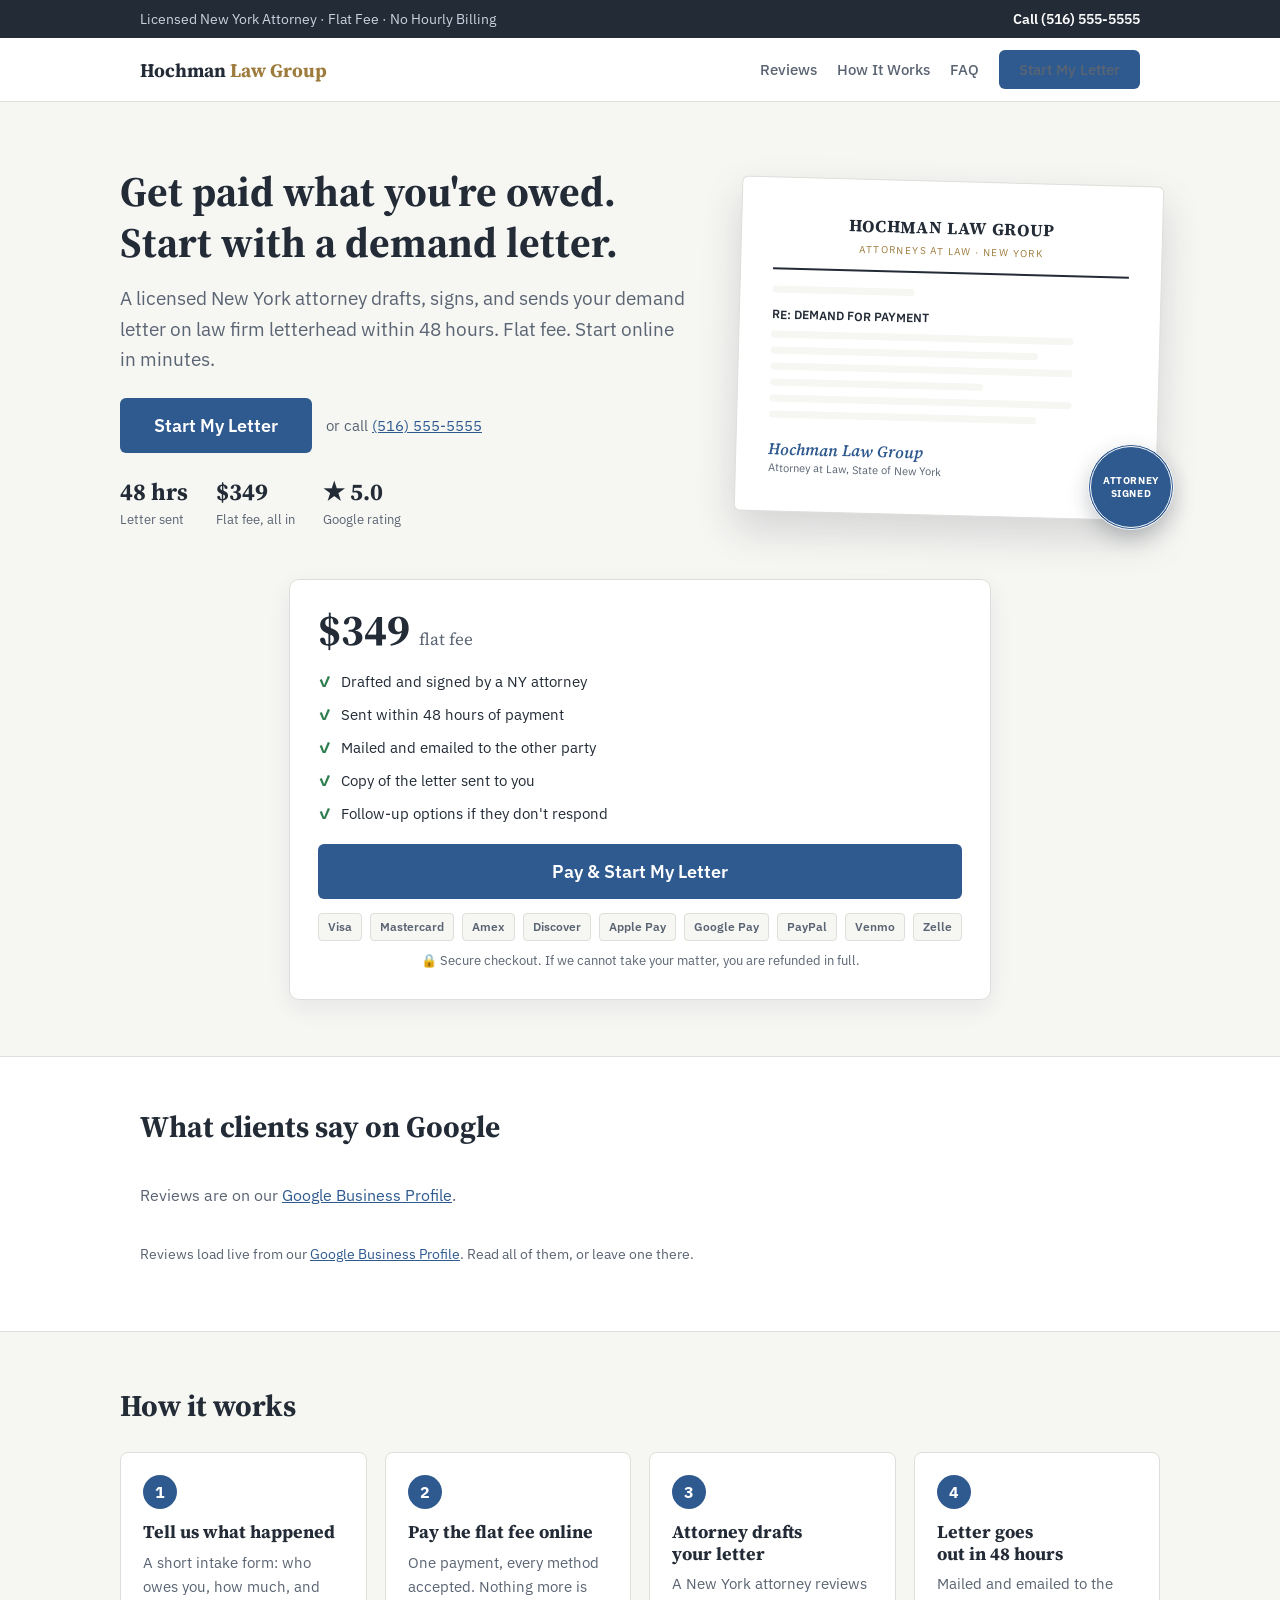
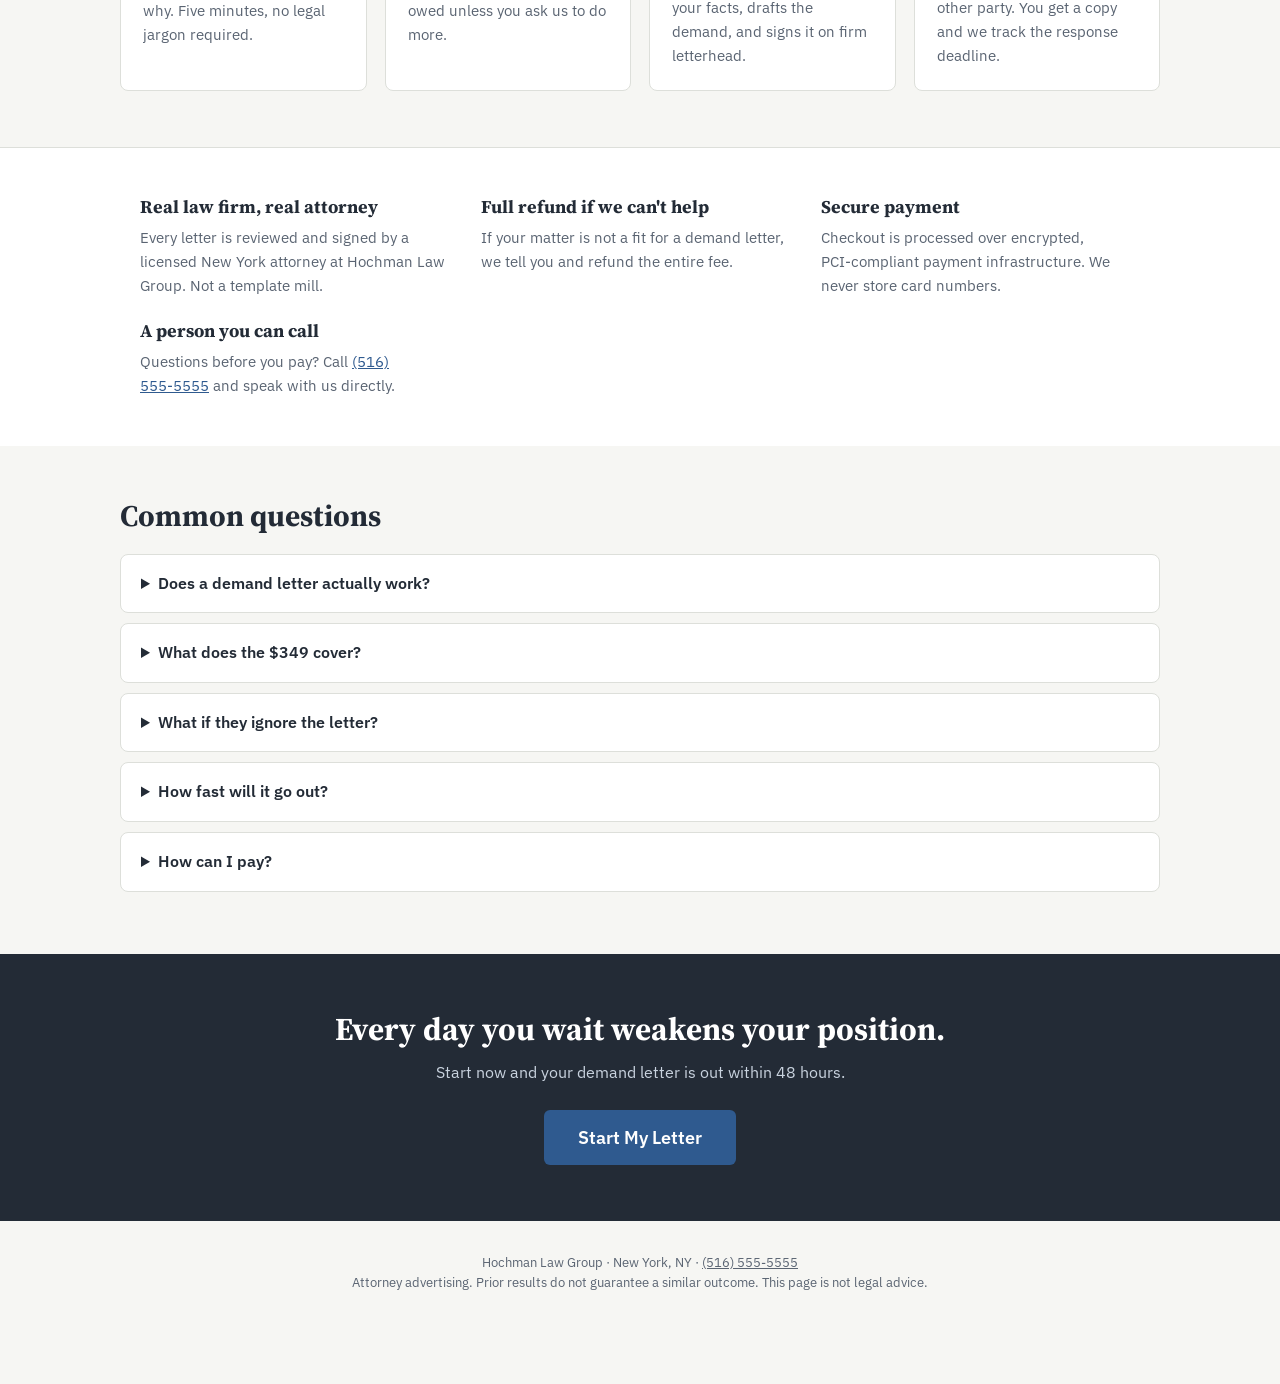
==== index.html @ d723c231 "Add conversion-optimized demand letter landing page LegalZoom-modeled first fold with letterhead vis" ====
<!doctype html>
<html lang="en">
<head>
<meta charset="utf-8">
<meta name="viewport" content="width=device-width, initial-scale=1">
<title>Demand Letter NY | Attorney Demand Letter, Flat Fee, Sent in 48 Hours</title>
<meta name="description" content="A New York attorney drafts and sends your demand letter on law firm letterhead within 48 hours. Flat fee, pay online, every payment method accepted.">
<link rel="canonical" href="https://demandletterny.com/">
<link rel="stylesheet" href="https://fonts.googleapis.com/css2?family=Source+Serif+4:opsz,wght@8..60,600;8..60,700&family=IBM+Plex+Sans:wght@400;500;600;700&display=swap">
<style>
:root{
  --paper:#F6F6F3; --card:#FFFFFF; --ink:#232B36; --muted:#5A6472;
  --line:#DDDFDA; --accent:#2F5A8F; --accent-dark:#24476F; --accent-ink:#FFFFFF;
  --brass:#9C7B3C; --good:#2E7D4F; --star:#E8A426;
}
*{box-sizing:border-box}
html{scroll-behavior:smooth}
body{margin:0;background:var(--paper);color:var(--ink);font:16px/1.6 "IBM Plex Sans",system-ui,sans-serif}
.wrap{max-width:1040px;margin:0 auto;padding:0 20px}
h1,h2,h3{font-family:"Source Serif 4",Georgia,serif;line-height:1.2;text-wrap:balance}
a{color:var(--accent)}

/* Top bar: phone always visible */
.topbar{background:var(--ink);color:#fff;font-size:14px}
.topbar .wrap{display:flex;justify-content:space-between;align-items:center;padding:8px 20px;gap:12px;flex-wrap:wrap}
.topbar a{color:#fff;font-weight:600;text-decoration:none}
.topbar .badge{color:#C9D3DF}

nav{background:var(--card);border-bottom:1px solid var(--line);position:sticky;top:0;z-index:50}
nav .wrap{display:flex;align-items:center;justify-content:space-between;padding:12px 20px;gap:16px}
.brand{font-family:"Source Serif 4",Georgia,serif;font-weight:700;font-size:19px;text-decoration:none;color:var(--ink)}
.brand span{color:var(--brass)}
.navlinks{display:flex;gap:20px;align-items:center;font-size:15px}
.navlinks a{text-decoration:none;color:var(--muted);font-weight:500}
.btn{display:inline-block;background:var(--accent);color:var(--accent-ink);border:none;border-radius:6px;
  padding:13px 26px;font:600 16px "IBM Plex Sans",sans-serif;text-decoration:none;cursor:pointer;text-align:center}
.btn:hover{background:var(--accent-dark)}
.btn.big{padding:16px 34px;font-size:18px}
.btn.nav{padding:10px 20px;font-size:15px}

/* Hero */
.hero{padding:64px 0 48px;display:grid;grid-template-columns:1.15fr .85fr;gap:48px;align-items:center}
.hero h1{font-size:42px;margin:0 0 16px}
.herostats{display:flex;gap:28px;margin-top:26px;flex-wrap:wrap}
.herostats div b{display:block;font:700 24px/1.1 "Source Serif 4",Georgia,serif}
.herostats div span{font-size:13px;color:var(--muted)}
/* Letterhead document visual (no stock photos) */
.docwrap{position:relative;perspective:900px}
.doc{background:#fff;border:1px solid var(--line);border-radius:6px;padding:34px 32px;box-shadow:0 18px 40px rgba(35,43,54,.16);transform:rotate(1.5deg)}
.doc .lh{text-align:center;border-bottom:2px solid var(--ink);padding-bottom:12px;margin-bottom:16px}
.doc .lh b{font:700 17px "Source Serif 4",Georgia,serif;letter-spacing:.04em}
.doc .lh i{display:block;font-style:normal;font-size:10px;letter-spacing:.14em;color:var(--brass);text-transform:uppercase;margin-top:2px}
.doc .line{height:7px;background:var(--paper);border-radius:3px;margin:9px 0}
.doc .line.w60{width:60%}.doc .line.w85{width:85%}.doc .line.w75{width:75%}.doc .line.w40{width:40%}
.doc .re{font:600 12px "IBM Plex Sans",sans-serif;color:var(--ink);margin:14px 0 4px}
.doc .sig{margin-top:20px;font:600 16px "Source Serif 4",Georgia,serif;font-style:italic;color:var(--accent)}
.doc .sigline{font-size:11px;color:var(--muted)}
.docseal{position:absolute;right:-14px;bottom:-14px;width:86px;height:86px;border-radius:50%;background:var(--accent);color:#fff;
  display:grid;place-items:center;text-align:center;font:700 10px/1.3 "IBM Plex Sans",sans-serif;letter-spacing:.06em;
  text-transform:uppercase;box-shadow:0 8px 20px rgba(35,43,54,.25);border:3px double #fff}
.hero .sub{font-size:19px;color:var(--muted);margin:0 0 24px;max-width:52ch}
.hero .cta-row{display:flex;gap:14px;align-items:center;flex-wrap:wrap}
.hero .alt{font-size:15px;color:var(--muted)}
.assure{display:flex;gap:18px;flex-wrap:wrap;margin-top:22px;font-size:14px;color:var(--muted)}
.assure b{color:var(--ink)}
.pricecard{background:var(--card);border:1px solid var(--line);border-radius:10px;padding:28px;box-shadow:0 8px 24px rgba(35,43,54,.07)}
.pricecard .amt{font:700 44px/1 "Source Serif 4",Georgia,serif}
.pricecard .amt small{font-size:17px;color:var(--muted);font-weight:400}
.pricecard ul{list-style:none;padding:0;margin:18px 0;display:grid;gap:9px;font-size:15px}
.pricecard li::before{content:"✓";color:var(--good);font-weight:700;margin-right:9px}
.pricecard .btn{width:100%}
.paylogos{display:flex;gap:8px;flex-wrap:wrap;justify-content:center;margin-top:14px}
.paylogos span{border:1px solid var(--line);border-radius:4px;padding:3px 9px;font-size:12px;font-weight:600;color:var(--muted);background:var(--paper)}
.secure{text-align:center;font-size:13px;color:var(--muted);margin:10px 0 0}

/* Reviews */
.reviews{background:var(--card);border-top:1px solid var(--line);border-bottom:1px solid var(--line);padding:52px 0}
.revhead{display:flex;align-items:baseline;justify-content:space-between;gap:16px;flex-wrap:wrap;margin-bottom:22px}
.revhead h2{margin:0;font-size:30px}
.rating{display:flex;align-items:center;gap:10px;font-weight:600}
.stars{color:var(--star);letter-spacing:2px;font-size:19px}
.revgrid{display:grid;grid-template-columns:repeat(auto-fit,minmax(280px,1fr));gap:16px}
.rev{background:var(--paper);border:1px solid var(--line);border-radius:8px;padding:18px 20px;font-size:15px}
.rev .who{display:flex;justify-content:space-between;gap:10px;font-weight:600;margin-bottom:6px}
.rev .when{color:var(--muted);font-weight:400;font-size:13px}
.rev p{margin:6px 0 0;color:var(--ink)}
.gsource{margin-top:18px;font-size:14px;color:var(--muted)}

/* How it works */
.how{padding:56px 0}
.how h2{font-size:30px;margin:0 0 28px}
.steps{display:grid;grid-template-columns:repeat(auto-fit,minmax(220px,1fr));gap:18px;counter-reset:step}
.step{background:var(--card);border:1px solid var(--line);border-radius:8px;padding:22px}
.step::before{counter-increment:step;content:counter(step);display:inline-grid;place-items:center;width:34px;height:34px;
  border-radius:50%;background:var(--accent);color:#fff;font-weight:700;margin-bottom:12px}
.step h3{margin:0 0 8px;font-size:18px}
.step p{margin:0;color:var(--muted);font-size:15px}

/* Guarantee / trust */
.trust{background:var(--card);border-top:1px solid var(--line);padding:48px 0}
.trustgrid{display:grid;grid-template-columns:repeat(auto-fit,minmax(240px,1fr));gap:22px}
.trust h3{margin:0 0 8px;font-size:18px}
.trust p{margin:0;color:var(--muted);font-size:15px}

/* FAQ */
.faq{padding:52px 0}
.faq h2{font-size:30px;margin:0 0 20px}
details{background:var(--card);border:1px solid var(--line);border-radius:8px;padding:16px 20px;margin-bottom:10px}
summary{font-weight:600;cursor:pointer}
details p{color:var(--muted);margin:10px 0 0}

/* Final CTA */
.finalcta{background:var(--ink);color:#fff;text-align:center;padding:56px 20px}
.finalcta h2{font-size:32px;margin:0 0 12px}
.finalcta p{color:#C9D3DF;margin:0 0 24px}

footer{padding:32px 20px 90px;font-size:13px;color:var(--muted);text-align:center}
footer a{color:var(--muted)}

/* Sticky mobile CTA: visible at all times */
.stickycta{position:fixed;bottom:0;left:0;right:0;z-index:60;background:var(--card);border-top:1px solid var(--line);
  padding:10px 16px;display:flex;gap:12px;align-items:center;justify-content:center;box-shadow:0 -6px 18px rgba(35,43,54,.08)}
.stickycta .btn{flex:1;max-width:340px}
.stickycta .call{font-weight:600;text-decoration:none;white-space:nowrap}

@media (max-width:800px){
  .hero{grid-template-columns:1fr;padding-top:36px}
  .hero h1{font-size:32px}
  .docwrap{max-width:360px;margin:0 auto}
  .navlinks a:not(.btn){display:none}
}
@media (min-width:801px){
  .stickycta{display:none}
}
</style>
</head>
<body>

<div class="topbar">
  <div class="wrap">
    <span class="badge">Licensed New York Attorney · Flat Fee · No Hourly Billing</span>
    <a href="tel:+15165555555" id="phoneTop">Call (516) 555‑5555</a>
  </div>
</div>

<nav>
  <div class="wrap">
    <a class="brand" href="#top">Hochman <span>Law Group</span></a>
    <div class="navlinks">
      <a href="#reviews">Reviews</a>
      <a href="#how">How It Works</a>
      <a href="#faq">FAQ</a>
      <a class="btn nav" href="#pricing" data-checkout>Start My Letter</a>
    </div>
  </div>
</nav>

<div class="wrap hero" id="top">
  <div>
    <h1>Get paid what you're owed. Start with a demand letter.</h1>
    <p class="sub">A licensed New York attorney drafts, signs, and sends your demand letter on law firm letterhead within 48 hours. Flat fee. Start online in minutes.</p>
    <div class="cta-row">
      <a class="btn big" href="#pricing" data-checkout>Start My Letter</a>
      <span class="alt">or call <a href="tel:+15165555555">(516) 555‑5555</a></span>
    </div>
    <div class="herostats">
      <div><b>48 hrs</b><span>Letter sent</span></div>
      <div><b>$349</b><span>Flat fee, all in</span></div>
      <div><b id="heroRating">★ 5.0</b><span>Google rating</span></div>
    </div>
  </div>

  <div class="docwrap" aria-hidden="true">
    <div class="doc">
      <div class="lh"><b>HOCHMAN LAW GROUP</b><i>Attorneys at Law · New York</i></div>
      <div class="line w40"></div>
      <div class="re">RE: DEMAND FOR PAYMENT</div>
      <div class="line w85"></div>
      <div class="line w75"></div>
      <div class="line w85"></div>
      <div class="line w60"></div>
      <div class="line w85"></div>
      <div class="line w75"></div>
      <div class="sig">Hochman Law Group</div>
      <div class="sigline">Attorney at Law, State of New York</div>
    </div>
    <div class="docseal">Attorney<br>Signed</div>
  </div>
</div>

<div class="wrap" style="display:grid;justify-content:center;padding-bottom:56px">
  <div class="pricecard" id="pricing" style="min-width:min(440px,100%)">
    <div class="amt">$349 <small>flat fee</small></div>
    <ul>
      <li>Drafted and signed by a NY attorney</li>
      <li>Sent within 48 hours of payment</li>
      <li>Mailed and emailed to the other party</li>
      <li>Copy of the letter sent to you</li>
      <li>Follow‑up options if they don't respond</li>
    </ul>
    <a class="btn big" href="#" data-checkout>Pay &amp; Start My Letter</a>
    <div class="paylogos" aria-label="Accepted payment methods">
      <span>Visa</span><span>Mastercard</span><span>Amex</span><span>Discover</span>
      <span>Apple Pay</span><span>Google Pay</span><span>PayPal</span><span>Venmo</span><span>Zelle</span>
    </div>
    <p class="secure">🔒 Secure checkout. If we cannot take your matter, you are refunded in full.</p>
  </div>
</div>

<section class="reviews" id="reviews">
  <div class="wrap">
    <div class="revhead">
      <h2>What clients say on Google</h2>
      <div class="rating" id="ratingLine" hidden>
        <span class="stars" id="ratingStars"></span>
        <span id="ratingText"></span>
      </div>
    </div>
    <div class="revgrid" id="revGrid">
      <p style="color:var(--muted)">Loading verified Google reviews…</p>
    </div>
    <p class="gsource">Reviews load live from our <a id="gProfileLink" href="https://www.google.com/maps" target="_blank" rel="noopener">Google Business Profile</a>. Read all of them, or leave one there.</p>
  </div>
</section>

<section class="how wrap" id="how">
  <h2>How it works</h2>
  <div class="steps">
    <div class="step">
      <h3>Tell us what happened</h3>
      <p>A short intake form: who owes you, how much, and why. Five minutes, no legal jargon required.</p>
    </div>
    <div class="step">
      <h3>Pay the flat fee online</h3>
      <p>One payment, every method accepted. Nothing more is owed unless you ask us to do more.</p>
    </div>
    <div class="step">
      <h3>Attorney drafts your letter</h3>
      <p>A New York attorney reviews your facts, drafts the demand, and signs it on firm letterhead.</p>
    </div>
    <div class="step">
      <h3>Letter goes out in 48 hours</h3>
      <p>Mailed and emailed to the other party. You get a copy and we track the response deadline.</p>
    </div>
  </div>
</section>

<section class="trust">
  <div class="wrap trustgrid">
    <div>
      <h3>Real law firm, real attorney</h3>
      <p>Every letter is reviewed and signed by a licensed New York attorney at Hochman Law Group. Not a template mill.</p>
    </div>
    <div>
      <h3>Full refund if we can't help</h3>
      <p>If your matter is not a fit for a demand letter, we tell you and refund the entire fee.</p>
    </div>
    <div>
      <h3>Secure payment</h3>
      <p>Checkout is processed over encrypted, PCI‑compliant payment infrastructure. We never store card numbers.</p>
    </div>
    <div>
      <h3>A person you can call</h3>
      <p>Questions before you pay? Call <a href="tel:+15165555555">(516) 555‑5555</a> and speak with us directly.</p>
    </div>
  </div>
</section>

<section class="faq wrap" id="faq">
  <h2>Common questions</h2>
  <details>
    <summary>Does a demand letter actually work?</summary>
    <p>Often, yes. A letter from a law firm signals you are prepared to sue, which is usually the moment the other side starts negotiating. Many disputes resolve at this stage without litigation.</p>
  </details>
  <details>
    <summary>What does the $349 cover?</summary>
    <p>Intake review, attorney drafting, the signed letter on firm letterhead, and delivery by mail and email. There are no hourly charges and no hidden fees.</p>
  </details>
  <details>
    <summary>What if they ignore the letter?</summary>
    <p>We follow up with you at the deadline and lay out your options, including a final notice or filing suit. You decide; nothing further is charged without your approval.</p>
  </details>
  <details>
    <summary>How fast will it go out?</summary>
    <p>Within 48 hours of payment and a completed intake, sooner in most cases.</p>
  </details>
  <details>
    <summary>How can I pay?</summary>
    <p>Visa, Mastercard, Amex, Discover, Apple Pay, Google Pay, PayPal, Venmo, and Zelle. Checkout takes about a minute.</p>
  </details>
</section>

<section class="finalcta">
  <h2>Every day you wait weakens your position.</h2>
  <p>Start now and your demand letter is out within 48 hours.</p>
  <a class="btn big" href="#pricing" data-checkout>Start My Letter</a>
</section>

<footer>
  Hochman Law Group · New York, NY · <a href="tel:+15165555555">(516) 555‑5555</a><br>
  Attorney advertising. Prior results do not guarantee a similar outcome. This page is not legal advice.
</footer>

<div class="stickycta">
  <a class="call" href="tel:+15165555555">📞 Call</a>
  <a class="btn" href="#pricing" data-checkout>Start My Letter · $349</a>
</div>

<script type="application/ld+json" id="ldjson">
{
  "@context": "https://schema.org",
  "@type": "LegalService",
  "name": "Hochman Law Group – Demand Letter NY",
  "url": "https://demandletterny.com/",
  "telephone": "+15165555555",
  "areaServed": "New York",
  "priceRange": "$349",
  "address": {"@type": "PostalAddress", "addressRegion": "NY", "addressCountry": "US"}
}
</script>

<script>
/* ================= CONFIG — fill these three in ================= */
const CHECKOUT_URL = "";        // your payment link (LawPay/Stripe checkout). Empty = CTA scrolls to pricing.
const GOOGLE_PLACES_API_KEY = ""; // Google Maps Platform key, restricted to this domain + Places API (New)
const GOOGLE_PLACE_ID = "";       // your Google Business Profile place ID
/* =============================================================== */

// Route every CTA to checkout once CHECKOUT_URL is set
if (CHECKOUT_URL) {
  document.querySelectorAll("[data-checkout]").forEach(a => { a.href = CHECKOUT_URL; });
}

// Dynamic Google reviews via Places API (New). No static screenshots.
async function loadReviews(){
  const grid = document.getElementById("revGrid");
  if (!GOOGLE_PLACES_API_KEY || !GOOGLE_PLACE_ID){
    grid.innerHTML = '<p style="color:var(--muted)">Reviews are on our <a href="https://www.google.com/maps" target="_blank" rel="noopener">Google Business Profile</a>.</p>';
    return;
  }
  try {
    const r = await fetch(`https://places.googleapis.com/v1/places/${GOOGLE_PLACE_ID}?fields=rating,userRatingCount,reviews,googleMapsUri`, {
      headers: {"X-Goog-Api-Key": GOOGLE_PLACES_API_KEY}
    });
    if (!r.ok) throw new Error(r.status);
    const p = await r.json();
    if (p.googleMapsUri) document.getElementById("gProfileLink").href = p.googleMapsUri;
    if (p.rating){
      const line = document.getElementById("ratingLine");
      line.hidden = false;
      document.getElementById("ratingStars").textContent = "★★★★★".slice(0, Math.round(p.rating)) + "☆☆☆☆☆".slice(Math.round(p.rating));
      document.getElementById("ratingText").textContent = `${p.rating.toFixed(1)} · ${p.userRatingCount} Google reviews`;
      document.getElementById("heroRating").textContent = `★ ${p.rating.toFixed(1)}`;
      // Live aggregate rating into structured data for rich snippets
      const ld = JSON.parse(document.getElementById("ldjson").textContent);
      ld.aggregateRating = {"@type":"AggregateRating","ratingValue":p.rating,"reviewCount":p.userRatingCount};
      document.getElementById("ldjson").textContent = JSON.stringify(ld);
    }
    const esc = s => String(s ?? "").replace(/[&<>"']/g, c => ({"&":"&amp;","<":"&lt;",">":"&gt;",'"':"&quot;","'":"&#39;"}[c]));
    const revs = (p.reviews || []).filter(v => v.rating >= 4).slice(0, 6);
    if (revs.length){
      grid.innerHTML = revs.map(v => `
        <div class="rev">
          <div class="who"><span>${esc(v.authorAttribution?.displayName || "Google user")}</span>
            <span class="when">${esc(v.relativePublishTimeDescription || "")}</span></div>
          <span class="stars">${"★".repeat(v.rating)}</span>
          <p>${esc(v.text?.text || "")}</p>
        </div>`).join("");
    }
  } catch(e){
    grid.innerHTML = '<p style="color:var(--muted)">See our reviews on <a href="https://www.google.com/maps" target="_blank" rel="noopener">Google</a>.</p>';
  }
}
loadReviews();
</script>
</body>
</html>
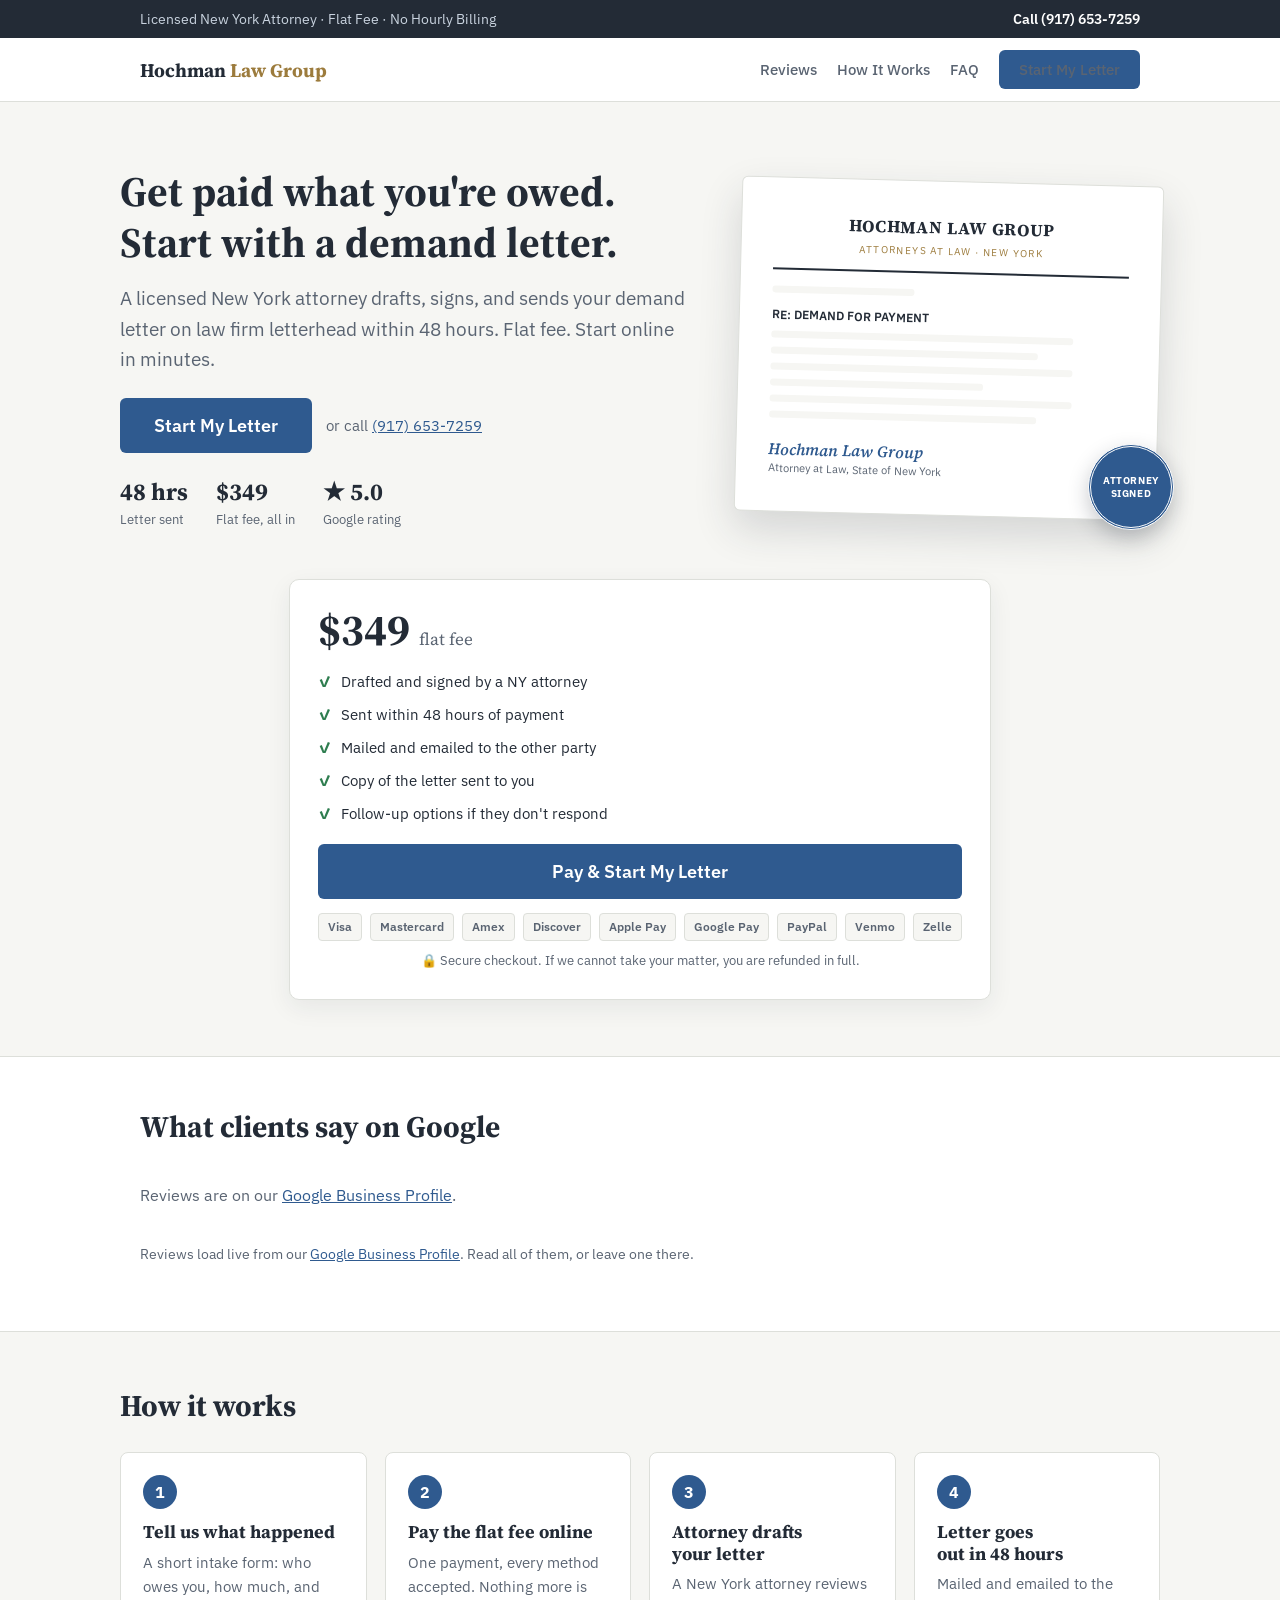
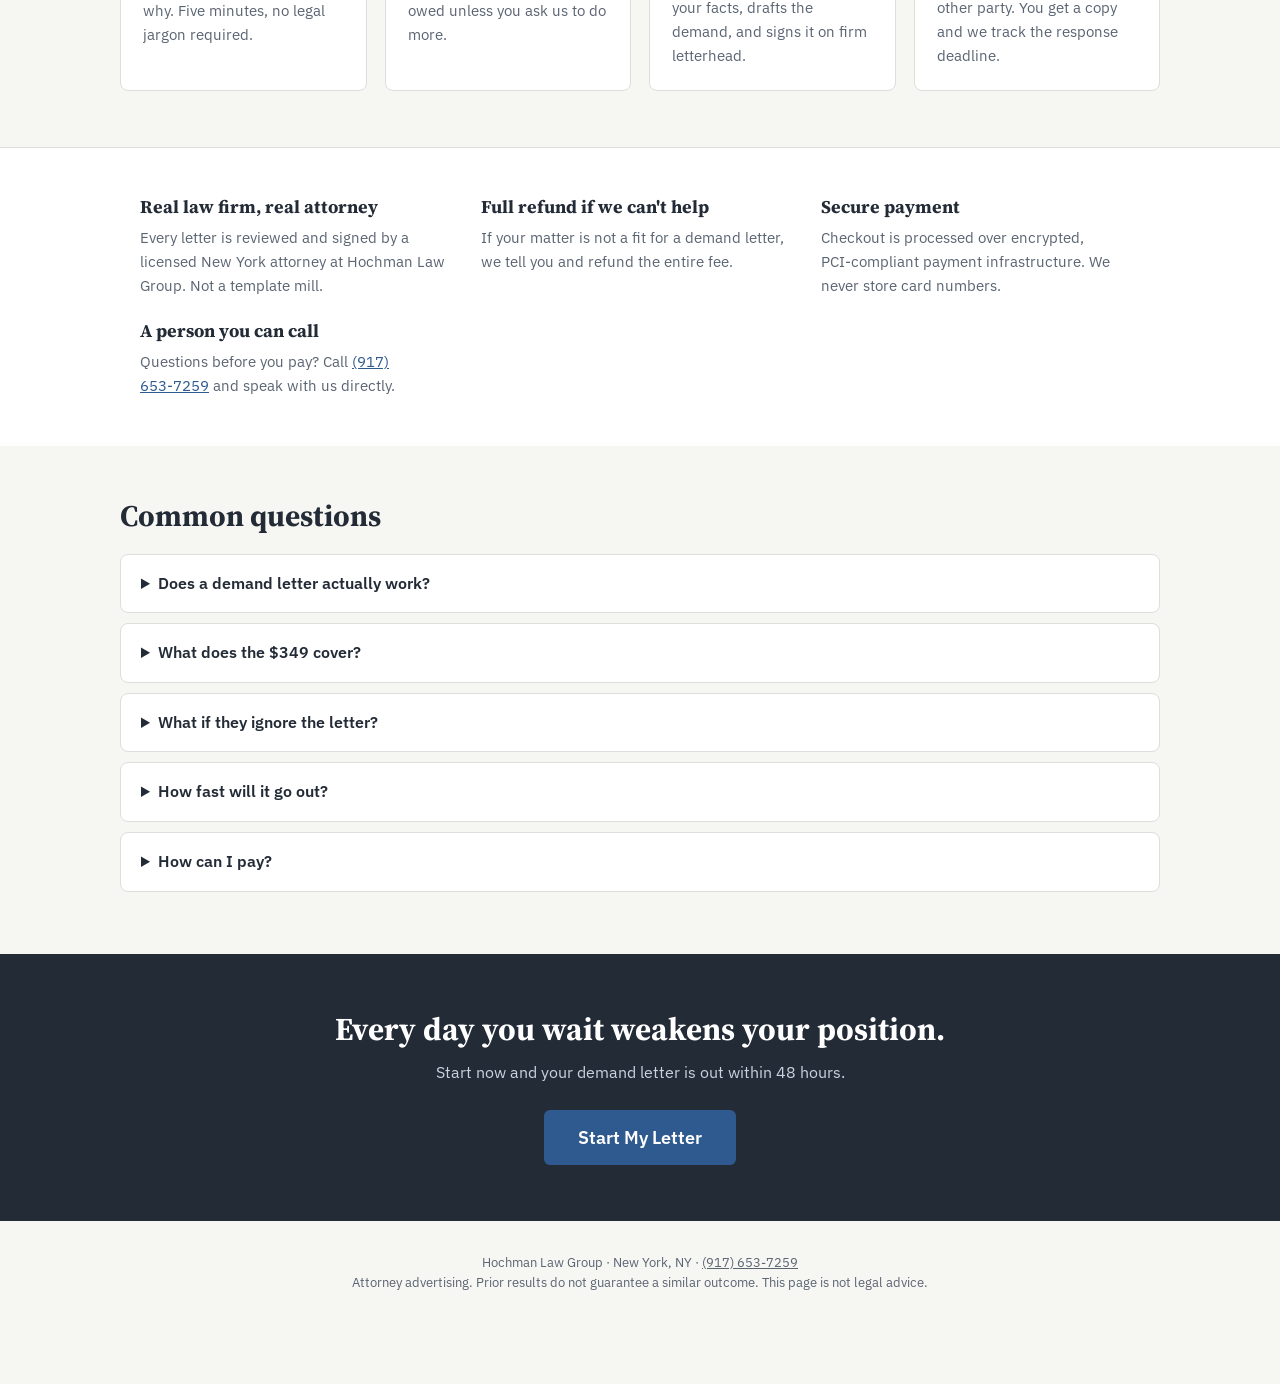
==== commit f7ca7f9c: "Use firm phone number across landing page Co-Authored-By: Claude Fable 5 <noreply@anthropic.com> Cla" ====
--- a/index.html
+++ b/index.html
@@ -139,7 +139,7 @@
 <div class="topbar">
   <div class="wrap">
     <span class="badge">Licensed New York Attorney · Flat Fee · No Hourly Billing</span>
-    <a href="tel:+15165555555" id="phoneTop">Call (516) 555‑5555</a>
+    <a href="tel:+19176537259" id="phoneTop">Call (917) 653‑7259</a>
   </div>
 </div>
 
@@ -161,7 +161,7 @@
     <p class="sub">A licensed New York attorney drafts, signs, and sends your demand letter on law firm letterhead within 48 hours. Flat fee. Start online in minutes.</p>
     <div class="cta-row">
       <a class="btn big" href="#pricing" data-checkout>Start My Letter</a>
-      <span class="alt">or call <a href="tel:+15165555555">(516) 555‑5555</a></span>
+      <span class="alt">or call <a href="tel:+19176537259">(917) 653‑7259</a></span>
     </div>
     <div class="herostats">
       <div><b>48 hrs</b><span>Letter sent</span></div>
@@ -261,7 +261,7 @@
     </div>
     <div>
       <h3>A person you can call</h3>
-      <p>Questions before you pay? Call <a href="tel:+15165555555">(516) 555‑5555</a> and speak with us directly.</p>
+      <p>Questions before you pay? Call <a href="tel:+19176537259">(917) 653‑7259</a> and speak with us directly.</p>
     </div>
   </div>
 </section>
@@ -297,12 +297,12 @@
 </section>
 
 <footer>
-  Hochman Law Group · New York, NY · <a href="tel:+15165555555">(516) 555‑5555</a><br>
+  Hochman Law Group · New York, NY · <a href="tel:+19176537259">(917) 653‑7259</a><br>
   Attorney advertising. Prior results do not guarantee a similar outcome. This page is not legal advice.
 </footer>
 
 <div class="stickycta">
-  <a class="call" href="tel:+15165555555">📞 Call</a>
+  <a class="call" href="tel:+19176537259">📞 Call</a>
   <a class="btn" href="#pricing" data-checkout>Start My Letter · $349</a>
 </div>
 
@@ -312,7 +312,7 @@
   "@type": "LegalService",
   "name": "Hochman Law Group – Demand Letter NY",
   "url": "https://demandletterny.com/",
-  "telephone": "+15165555555",
+  "telephone": "+19176537259",
   "areaServed": "New York",
   "priceRange": "$349",
   "address": {"@type": "PostalAddress", "addressRegion": "NY", "addressCountry": "US"}
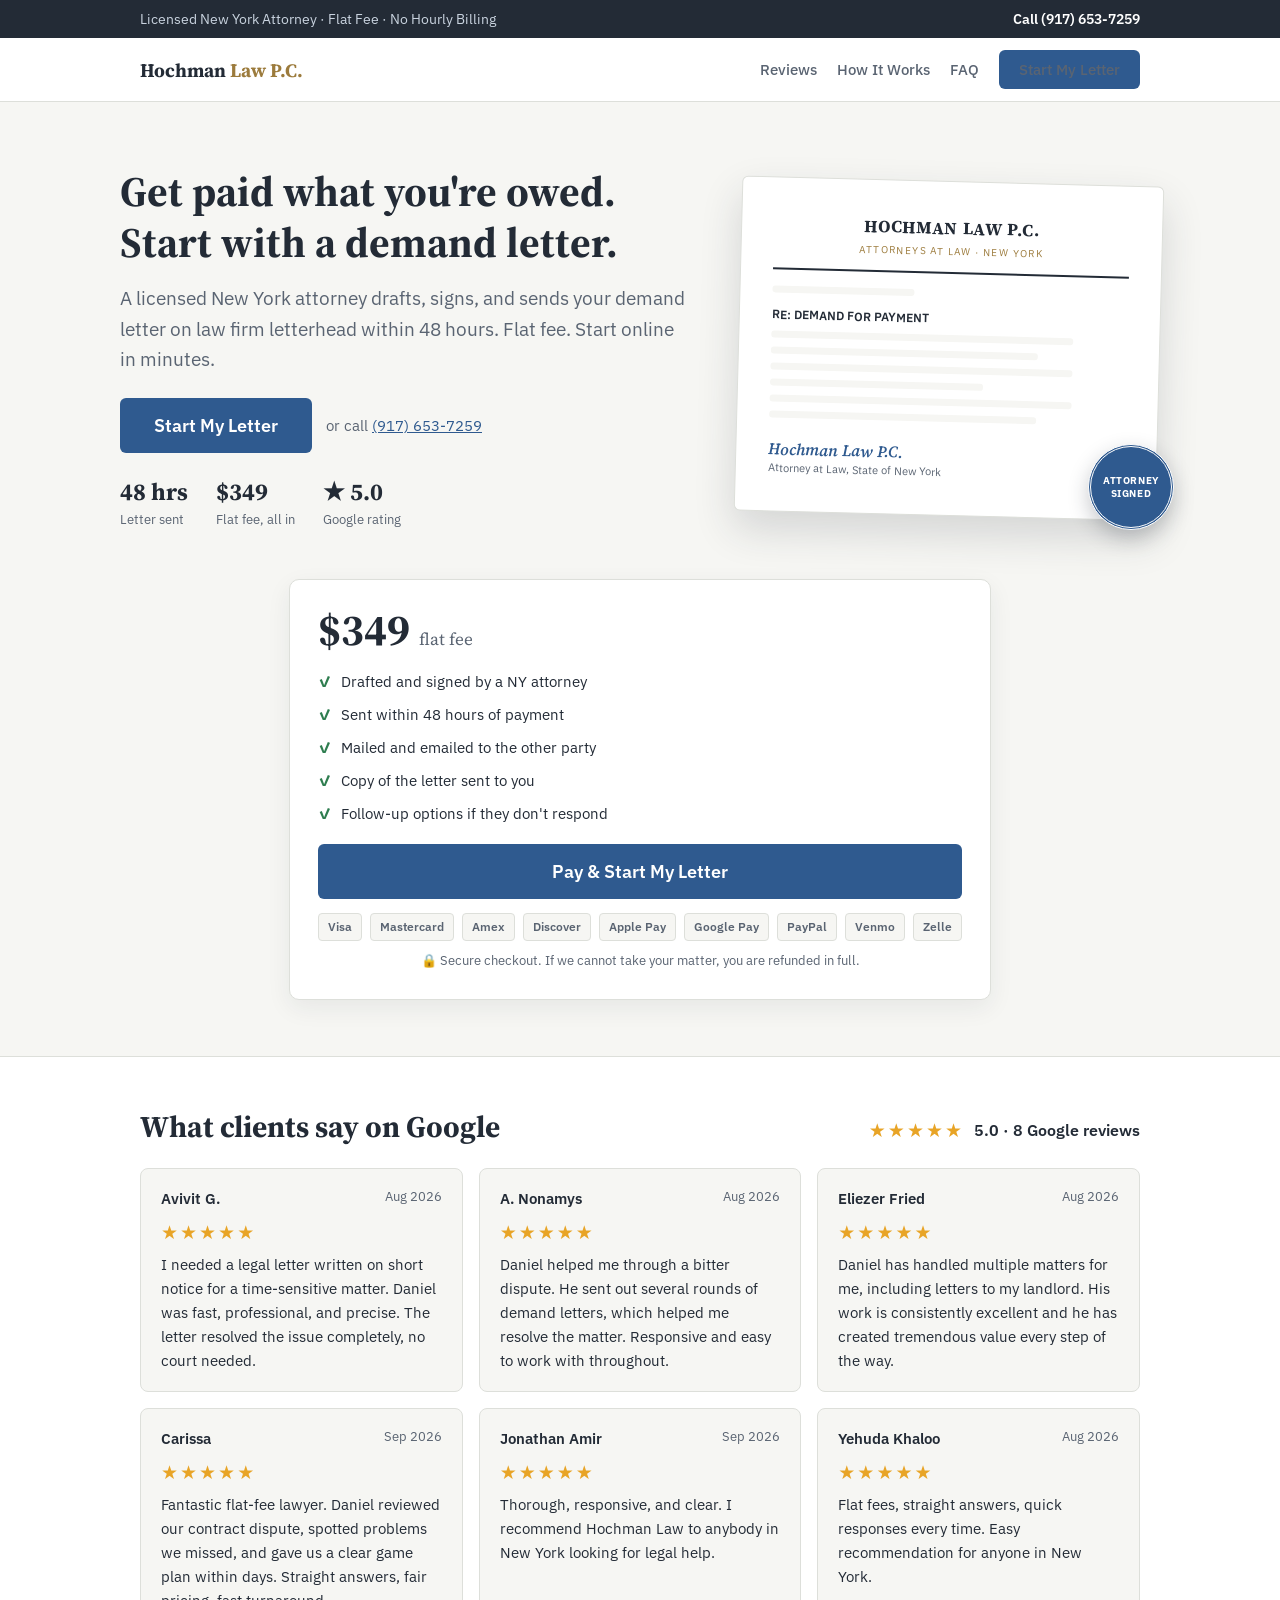
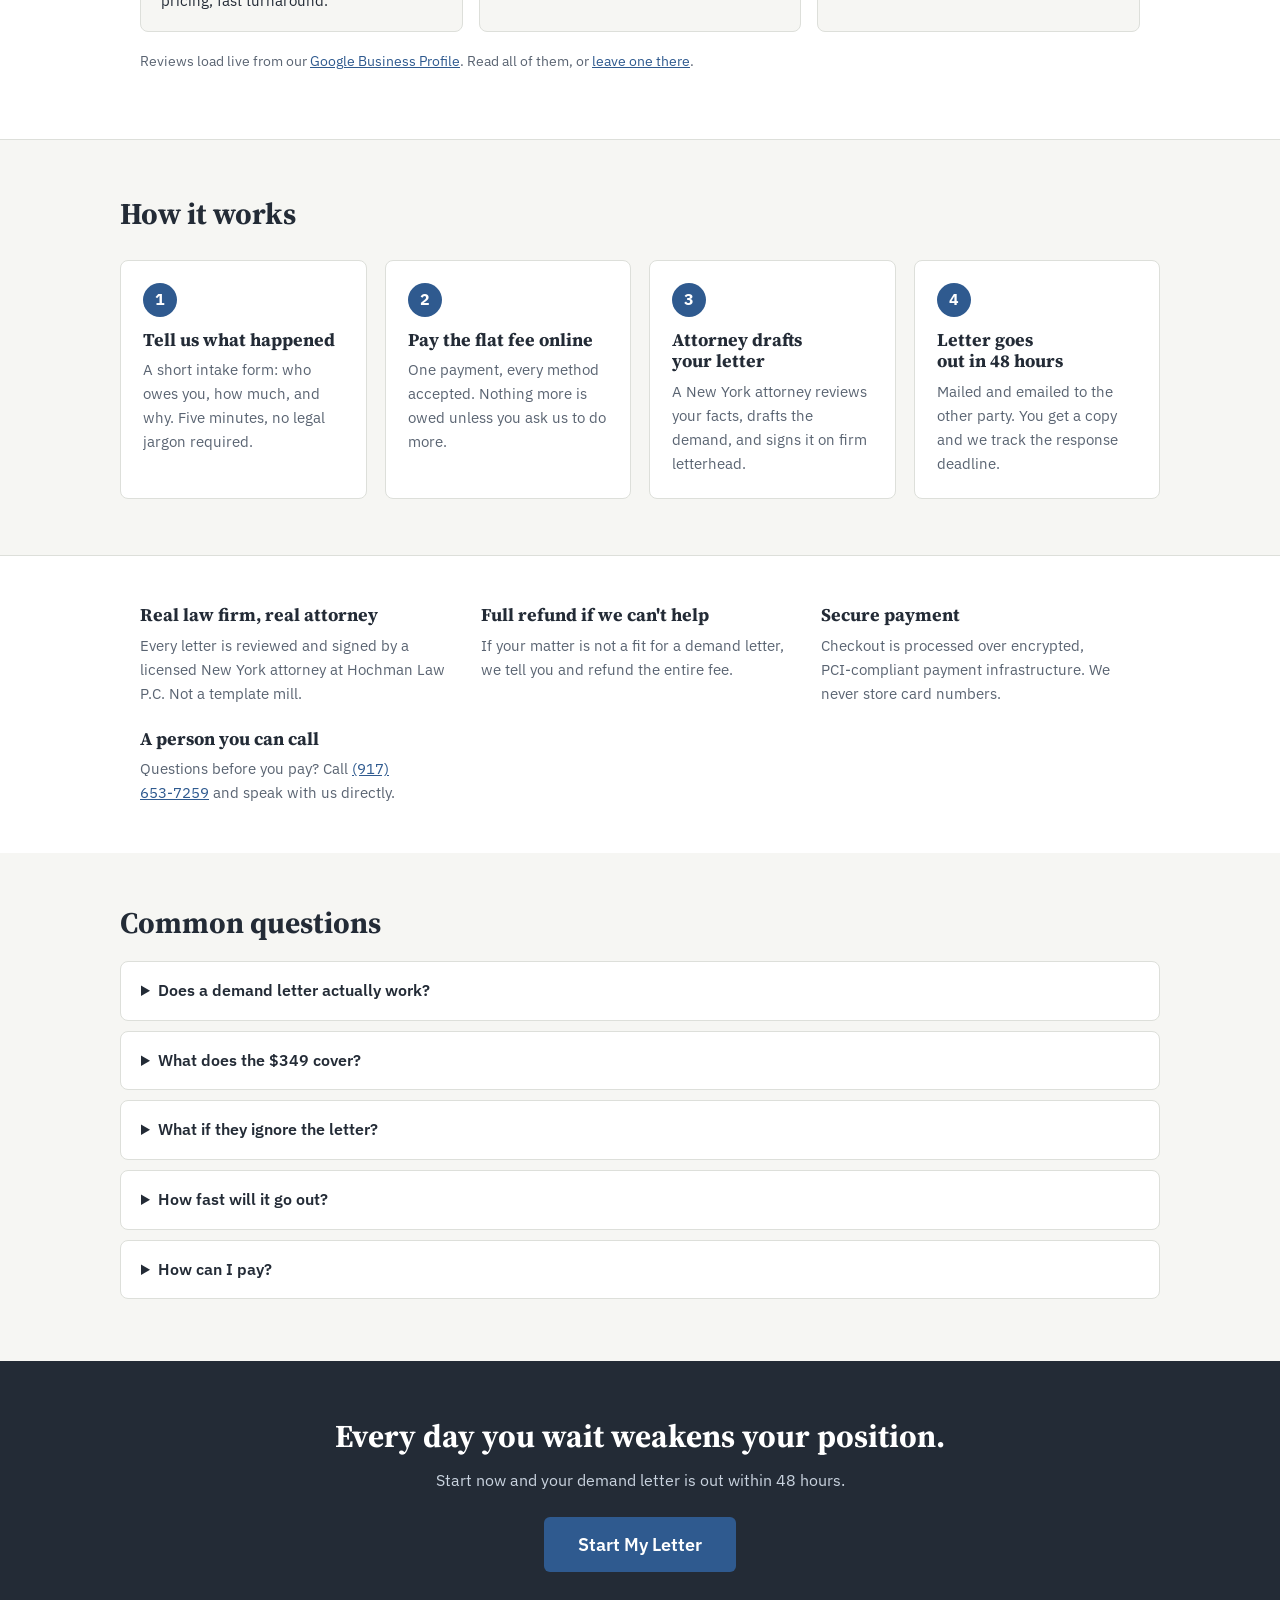
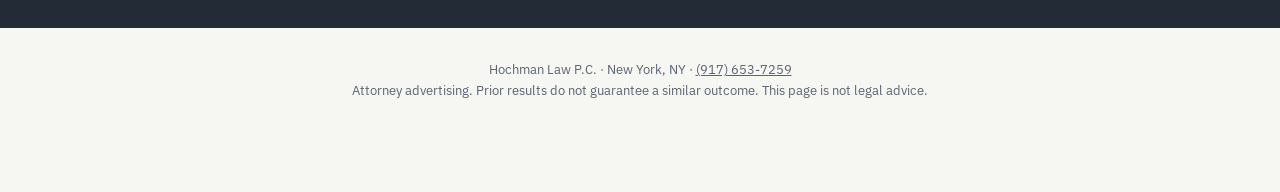
==== commit 2ba0c77e: "Wire live checkout, real Google reviews, and firm branding Stripe payment link, Google place ID and " ====
--- a/index.html
+++ b/index.html
@@ -145,7 +145,7 @@
 
 <nav>
   <div class="wrap">
-    <a class="brand" href="#top">Hochman <span>Law Group</span></a>
+    <a class="brand" href="#top">Hochman <span>Law P.C.</span></a>
     <div class="navlinks">
       <a href="#reviews">Reviews</a>
       <a href="#how">How It Works</a>
@@ -172,7 +172,7 @@
 
   <div class="docwrap" aria-hidden="true">
     <div class="doc">
-      <div class="lh"><b>HOCHMAN LAW GROUP</b><i>Attorneys at Law · New York</i></div>
+      <div class="lh"><b>HOCHMAN LAW P.C.</b><i>Attorneys at Law · New York</i></div>
       <div class="line w40"></div>
       <div class="re">RE: DEMAND FOR PAYMENT</div>
       <div class="line w85"></div>
@@ -181,7 +181,7 @@
       <div class="line w60"></div>
       <div class="line w85"></div>
       <div class="line w75"></div>
-      <div class="sig">Hochman Law Group</div>
+      <div class="sig">Hochman Law P.C.</div>
       <div class="sigline">Attorney at Law, State of New York</div>
     </div>
     <div class="docseal">Attorney<br>Signed</div>
@@ -211,15 +211,44 @@
   <div class="wrap">
     <div class="revhead">
       <h2>What clients say on Google</h2>
-      <div class="rating" id="ratingLine" hidden>
-        <span class="stars" id="ratingStars"></span>
-        <span id="ratingText"></span>
+      <div class="rating" id="ratingLine">
+        <span class="stars" id="ratingStars">★★★★★</span>
+        <span id="ratingText">5.0 · 8 Google reviews</span>
       </div>
     </div>
     <div class="revgrid" id="revGrid">
-      <p style="color:var(--muted)">Loading verified Google reviews…</p>
-    </div>
-    <p class="gsource">Reviews load live from our <a id="gProfileLink" href="https://www.google.com/maps" target="_blank" rel="noopener">Google Business Profile</a>. Read all of them, or leave one there.</p>
+      <div class="rev">
+        <div class="who"><span>Avivit G.</span> <span class="when">Aug 2026</span></div>
+        <span class="stars">★★★★★</span>
+        <p>I needed a legal letter written on short notice for a time-sensitive matter. Daniel was fast, professional, and precise. The letter resolved the issue completely, no court needed.</p>
+      </div>
+      <div class="rev">
+        <div class="who"><span>A. Nonamys</span> <span class="when">Aug 2026</span></div>
+        <span class="stars">★★★★★</span>
+        <p>Daniel helped me through a bitter dispute. He sent out several rounds of demand letters, which helped me resolve the matter. Responsive and easy to work with throughout.</p>
+      </div>
+      <div class="rev">
+        <div class="who"><span>Eliezer Fried</span> <span class="when">Aug 2026</span></div>
+        <span class="stars">★★★★★</span>
+        <p>Daniel has handled multiple matters for me, including letters to my landlord. His work is consistently excellent and he has created tremendous value every step of the way.</p>
+      </div>
+      <div class="rev">
+        <div class="who"><span>Carissa</span> <span class="when">Sep 2026</span></div>
+        <span class="stars">★★★★★</span>
+        <p>Fantastic flat-fee lawyer. Daniel reviewed our contract dispute, spotted problems we missed, and gave us a clear game plan within days. Straight answers, fair pricing, fast turnaround.</p>
+      </div>
+      <div class="rev">
+        <div class="who"><span>Jonathan Amir</span> <span class="when">Sep 2026</span></div>
+        <span class="stars">★★★★★</span>
+        <p>Thorough, responsive, and clear. I recommend Hochman Law to anybody in New York looking for legal help.</p>
+      </div>
+      <div class="rev">
+        <div class="who"><span>Yehuda Khaloo</span> <span class="when">Aug 2026</span></div>
+        <span class="stars">★★★★★</span>
+        <p>Flat fees, straight answers, quick responses every time. Easy recommendation for anyone in New York.</p>
+      </div>
+    </div>
+    <p class="gsource">Reviews load live from our <a id="gProfileLink" href="https://maps.google.com/maps?cid=5182036227590650496" target="_blank" rel="noopener">Google Business Profile</a>. Read all of them, or <a href="https://search.google.com/local/writereview?placeid=ChIJOwouRw1ZwokRgPq-Tn5K6kc" target="_blank" rel="noopener">leave one there</a>.</p>
   </div>
 </section>
 
@@ -249,7 +278,7 @@
   <div class="wrap trustgrid">
     <div>
       <h3>Real law firm, real attorney</h3>
-      <p>Every letter is reviewed and signed by a licensed New York attorney at Hochman Law Group. Not a template mill.</p>
+      <p>Every letter is reviewed and signed by a licensed New York attorney at Hochman Law P.C. Not a template mill.</p>
     </div>
     <div>
       <h3>Full refund if we can't help</h3>
@@ -297,7 +326,7 @@
 </section>
 
 <footer>
-  Hochman Law Group · New York, NY · <a href="tel:+19176537259">(917) 653‑7259</a><br>
+  Hochman Law P.C. · New York, NY · <a href="tel:+19176537259">(917) 653‑7259</a><br>
   Attorney advertising. Prior results do not guarantee a similar outcome. This page is not legal advice.
 </footer>
 
@@ -310,20 +339,21 @@
 {
   "@context": "https://schema.org",
   "@type": "LegalService",
-  "name": "Hochman Law Group – Demand Letter NY",
+  "name": "Demand Letter NY by Hochman Law P.C.",
   "url": "https://demandletterny.com/",
   "telephone": "+19176537259",
   "areaServed": "New York",
   "priceRange": "$349",
+  "aggregateRating": {"@type": "AggregateRating", "ratingValue": "5.0", "reviewCount": "8"},
   "address": {"@type": "PostalAddress", "addressRegion": "NY", "addressCountry": "US"}
 }
 </script>
 
 <script>
 /* ================= CONFIG — fill these three in ================= */
-const CHECKOUT_URL = "";        // your payment link (LawPay/Stripe checkout). Empty = CTA scrolls to pricing.
+const CHECKOUT_URL = "https://buy.stripe.com/fZu7sM3TY24q9ECeMn1oI2W";
 const GOOGLE_PLACES_API_KEY = ""; // Google Maps Platform key, restricted to this domain + Places API (New)
-const GOOGLE_PLACE_ID = "";       // your Google Business Profile place ID
+const GOOGLE_PLACE_ID = "ChIJOwouRw1ZwokRgPq-Tn5K6kc";
 /* =============================================================== */
 
 // Route every CTA to checkout once CHECKOUT_URL is set
@@ -335,8 +365,7 @@
 async function loadReviews(){
   const grid = document.getElementById("revGrid");
   if (!GOOGLE_PLACES_API_KEY || !GOOGLE_PLACE_ID){
-    grid.innerHTML = '<p style="color:var(--muted)">Reviews are on our <a href="https://www.google.com/maps" target="_blank" rel="noopener">Google Business Profile</a>.</p>';
-    return;
+    return; // baked-in verified reviews already rendered
   }
   try {
     const r = await fetch(`https://places.googleapis.com/v1/places/${GOOGLE_PLACE_ID}?fields=rating,userRatingCount,reviews,googleMapsUri`, {
@@ -368,7 +397,7 @@
         </div>`).join("");
     }
   } catch(e){
-    grid.innerHTML = '<p style="color:var(--muted)">See our reviews on <a href="https://www.google.com/maps" target="_blank" rel="noopener">Google</a>.</p>';
+    /* keep baked-in reviews on fetch failure */
   }
 }
 loadReviews();
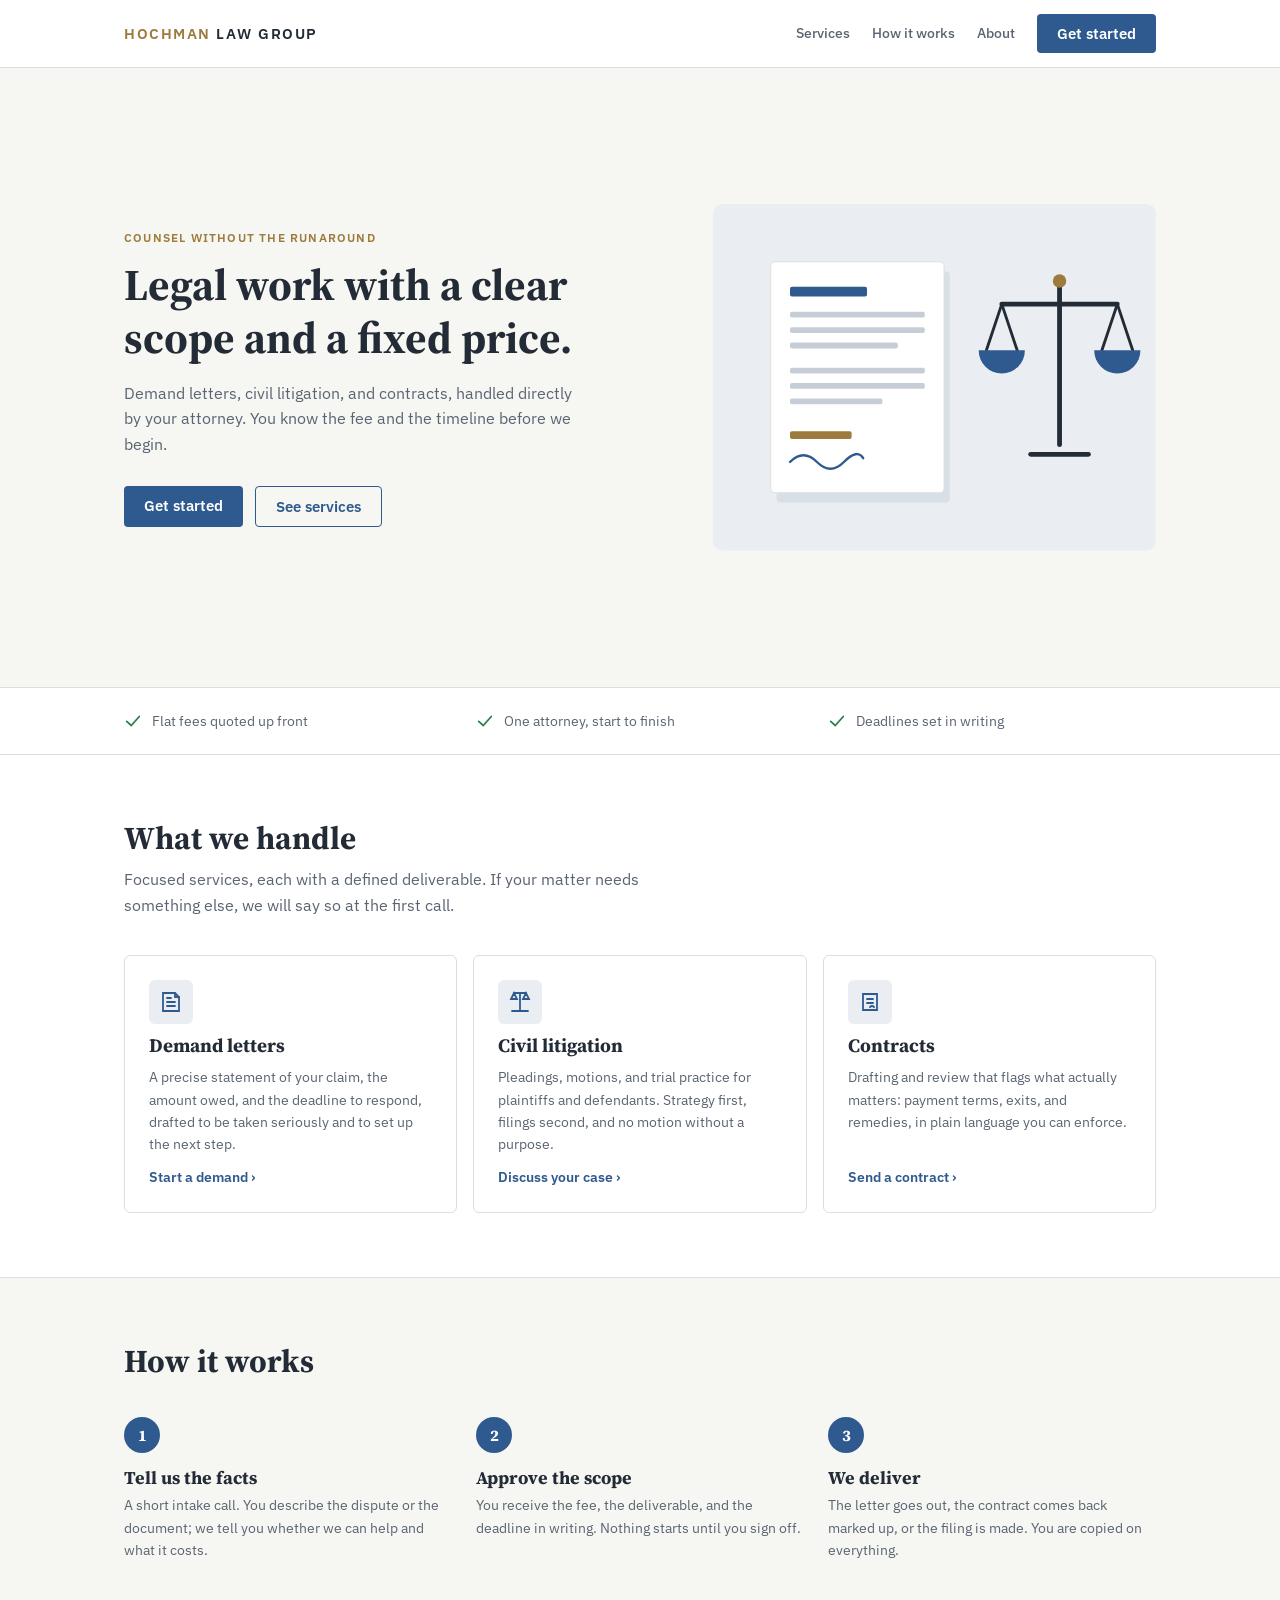
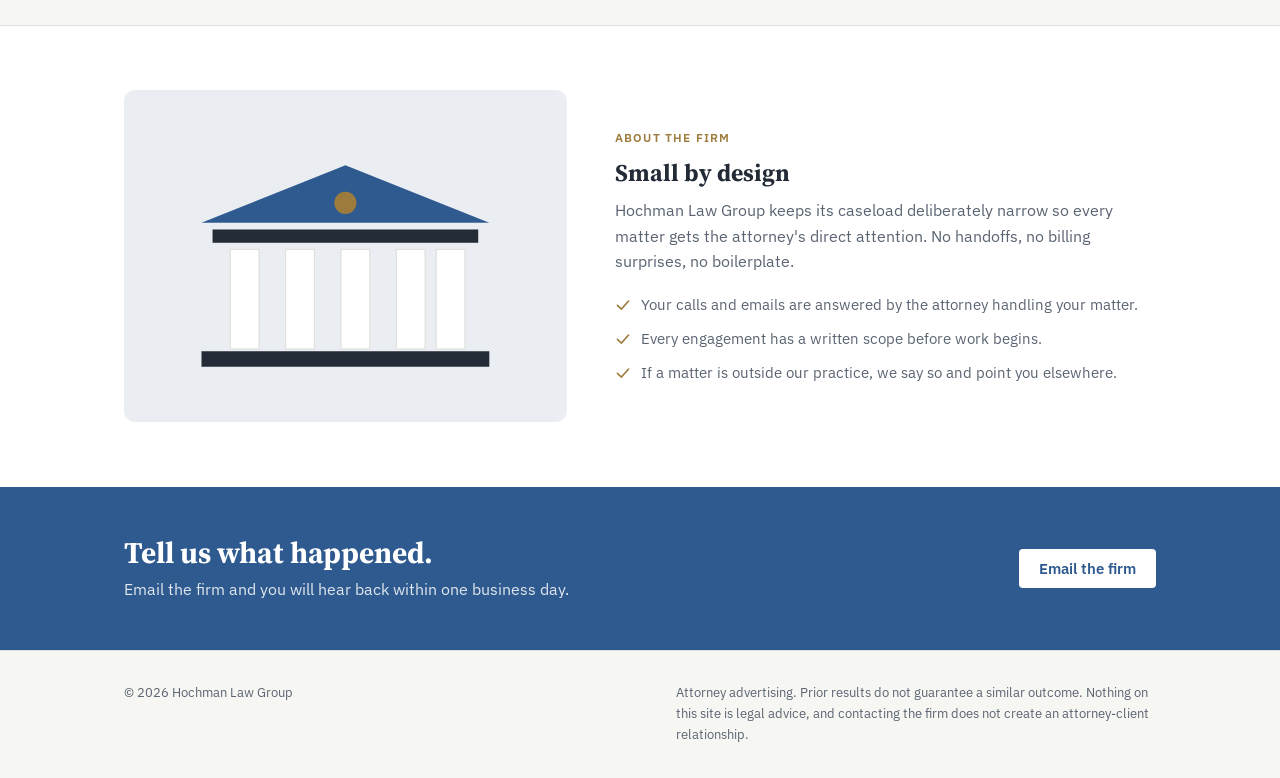
==== commit 8d460d21: "Add firm homepage with original SVG illustrations Co-Authored-By: Claude Fable 5 <noreply@anthropic." ====
--- a/index.html
+++ b/index.html
@@ -3,404 +3,279 @@
 <head>
 <meta charset="utf-8">
 <meta name="viewport" content="width=device-width, initial-scale=1">
-<title>Demand Letter NY | Attorney Demand Letter, Flat Fee, Sent in 48 Hours</title>
-<meta name="description" content="A New York attorney drafts and sends your demand letter on law firm letterhead within 48 hours. Flat fee, pay online, every payment method accepted.">
-<link rel="canonical" href="https://demandletterny.com/">
-<link rel="stylesheet" href="https://fonts.googleapis.com/css2?family=Source+Serif+4:opsz,wght@8..60,600;8..60,700&family=IBM+Plex+Sans:wght@400;500;600;700&display=swap">
+<title>Hochman Law Group</title>
+<meta name="description" content="Demand letters, civil litigation, and contracts. Flat fees, clear scope, direct counsel.">
+<link rel="stylesheet" href="https://fonts.googleapis.com/css2?family=Source+Serif+4:opsz,wght@8..60,600;8..60,700&family=IBM+Plex+Sans:wght@400;500;600&display=swap">
 <style>
 :root{
   --paper:#F6F6F3; --card:#FFFFFF; --ink:#232B36; --muted:#5A6472;
   --line:#DDDFDA; --accent:#2F5A8F; --accent-dark:#24476F; --accent-ink:#FFFFFF;
-  --brass:#9C7B3C; --good:#2E7D4F; --star:#E8A426;
+  --brass:#9C7B3C; --wash:#EAEEF3;
 }
-*{box-sizing:border-box}
+*{box-sizing:border-box;margin:0}
 html{scroll-behavior:smooth}
-body{margin:0;background:var(--paper);color:var(--ink);font:16px/1.6 "IBM Plex Sans",system-ui,sans-serif}
-.wrap{max-width:1040px;margin:0 auto;padding:0 20px}
+body{background:var(--card);color:var(--ink);font:16px/1.6 "IBM Plex Sans",system-ui,sans-serif}
+img,svg{max-width:100%;display:block}
+.wrap{max-width:1080px;margin:0 auto;padding:0 24px}
 h1,h2,h3{font-family:"Source Serif 4",Georgia,serif;line-height:1.2;text-wrap:balance}
 a{color:var(--accent)}
 
-/* Top bar: phone always visible */
-.topbar{background:var(--ink);color:#fff;font-size:14px}
-.topbar .wrap{display:flex;justify-content:space-between;align-items:center;padding:8px 20px;gap:12px;flex-wrap:wrap}
-.topbar a{color:#fff;font-weight:600;text-decoration:none}
-.topbar .badge{color:#C9D3DF}
-
-nav{background:var(--card);border-bottom:1px solid var(--line);position:sticky;top:0;z-index:50}
-nav .wrap{display:flex;align-items:center;justify-content:space-between;padding:12px 20px;gap:16px}
-.brand{font-family:"Source Serif 4",Georgia,serif;font-weight:700;font-size:19px;text-decoration:none;color:var(--ink)}
-.brand span{color:var(--brass)}
-.navlinks{display:flex;gap:20px;align-items:center;font-size:15px}
-.navlinks a{text-decoration:none;color:var(--muted);font-weight:500}
-.btn{display:inline-block;background:var(--accent);color:var(--accent-ink);border:none;border-radius:6px;
-  padding:13px 26px;font:600 16px "IBM Plex Sans",sans-serif;text-decoration:none;cursor:pointer;text-align:center}
+/* header */
+.top{border-bottom:1px solid var(--line);background:var(--card);position:sticky;top:0;z-index:5}
+.top .wrap{display:flex;align-items:center;justify-content:space-between;gap:16px;padding:14px 24px}
+.logo{font:600 15px/1 "IBM Plex Sans",sans-serif;letter-spacing:.1em;text-transform:uppercase;color:var(--ink);text-decoration:none}
+.logo b{color:var(--brass);font-weight:600}
+nav{display:flex;align-items:center;gap:22px}
+nav a{color:var(--muted);text-decoration:none;font-size:14px;font-weight:500}
+nav a:hover{color:var(--ink)}
+.btn{display:inline-block;background:var(--accent);color:var(--accent-ink);border:none;border-radius:4px;padding:10px 20px;font:600 15px "IBM Plex Sans",sans-serif;text-decoration:none;cursor:pointer}
 .btn:hover{background:var(--accent-dark)}
-.btn.big{padding:16px 34px;font-size:18px}
-.btn.nav{padding:10px 20px;font-size:15px}
-
-/* Hero */
-.hero{padding:64px 0 48px;display:grid;grid-template-columns:1.15fr .85fr;gap:48px;align-items:center}
-.hero h1{font-size:42px;margin:0 0 16px}
-.herostats{display:flex;gap:28px;margin-top:26px;flex-wrap:wrap}
-.herostats div b{display:block;font:700 24px/1.1 "Source Serif 4",Georgia,serif}
-.herostats div span{font-size:13px;color:var(--muted)}
-/* Letterhead document visual (no stock photos) */
-.docwrap{position:relative;perspective:900px}
-.doc{background:#fff;border:1px solid var(--line);border-radius:6px;padding:34px 32px;box-shadow:0 18px 40px rgba(35,43,54,.16);transform:rotate(1.5deg)}
-.doc .lh{text-align:center;border-bottom:2px solid var(--ink);padding-bottom:12px;margin-bottom:16px}
-.doc .lh b{font:700 17px "Source Serif 4",Georgia,serif;letter-spacing:.04em}
-.doc .lh i{display:block;font-style:normal;font-size:10px;letter-spacing:.14em;color:var(--brass);text-transform:uppercase;margin-top:2px}
-.doc .line{height:7px;background:var(--paper);border-radius:3px;margin:9px 0}
-.doc .line.w60{width:60%}.doc .line.w85{width:85%}.doc .line.w75{width:75%}.doc .line.w40{width:40%}
-.doc .re{font:600 12px "IBM Plex Sans",sans-serif;color:var(--ink);margin:14px 0 4px}
-.doc .sig{margin-top:20px;font:600 16px "Source Serif 4",Georgia,serif;font-style:italic;color:var(--accent)}
-.doc .sigline{font-size:11px;color:var(--muted)}
-.docseal{position:absolute;right:-14px;bottom:-14px;width:86px;height:86px;border-radius:50%;background:var(--accent);color:#fff;
-  display:grid;place-items:center;text-align:center;font:700 10px/1.3 "IBM Plex Sans",sans-serif;letter-spacing:.06em;
-  text-transform:uppercase;box-shadow:0 8px 20px rgba(35,43,54,.25);border:3px double #fff}
-.hero .sub{font-size:19px;color:var(--muted);margin:0 0 24px;max-width:52ch}
-.hero .cta-row{display:flex;gap:14px;align-items:center;flex-wrap:wrap}
-.hero .alt{font-size:15px;color:var(--muted)}
-.assure{display:flex;gap:18px;flex-wrap:wrap;margin-top:22px;font-size:14px;color:var(--muted)}
-.assure b{color:var(--ink)}
-.pricecard{background:var(--card);border:1px solid var(--line);border-radius:10px;padding:28px;box-shadow:0 8px 24px rgba(35,43,54,.07)}
-.pricecard .amt{font:700 44px/1 "Source Serif 4",Georgia,serif}
-.pricecard .amt small{font-size:17px;color:var(--muted);font-weight:400}
-.pricecard ul{list-style:none;padding:0;margin:18px 0;display:grid;gap:9px;font-size:15px}
-.pricecard li::before{content:"✓";color:var(--good);font-weight:700;margin-right:9px}
-.pricecard .btn{width:100%}
-.paylogos{display:flex;gap:8px;flex-wrap:wrap;justify-content:center;margin-top:14px}
-.paylogos span{border:1px solid var(--line);border-radius:4px;padding:3px 9px;font-size:12px;font-weight:600;color:var(--muted);background:var(--paper)}
-.secure{text-align:center;font-size:13px;color:var(--muted);margin:10px 0 0}
-
-/* Reviews */
-.reviews{background:var(--card);border-top:1px solid var(--line);border-bottom:1px solid var(--line);padding:52px 0}
-.revhead{display:flex;align-items:baseline;justify-content:space-between;gap:16px;flex-wrap:wrap;margin-bottom:22px}
-.revhead h2{margin:0;font-size:30px}
-.rating{display:flex;align-items:center;gap:10px;font-weight:600}
-.stars{color:var(--star);letter-spacing:2px;font-size:19px}
-.revgrid{display:grid;grid-template-columns:repeat(auto-fit,minmax(280px,1fr));gap:16px}
-.rev{background:var(--paper);border:1px solid var(--line);border-radius:8px;padding:18px 20px;font-size:15px}
-.rev .who{display:flex;justify-content:space-between;gap:10px;font-weight:600;margin-bottom:6px}
-.rev .when{color:var(--muted);font-weight:400;font-size:13px}
-.rev p{margin:6px 0 0;color:var(--ink)}
-.gsource{margin-top:18px;font-size:14px;color:var(--muted)}
-
-/* How it works */
-.how{padding:56px 0}
-.how h2{font-size:30px;margin:0 0 28px}
-.steps{display:grid;grid-template-columns:repeat(auto-fit,minmax(220px,1fr));gap:18px;counter-reset:step}
-.step{background:var(--card);border:1px solid var(--line);border-radius:8px;padding:22px}
-.step::before{counter-increment:step;content:counter(step);display:inline-grid;place-items:center;width:34px;height:34px;
-  border-radius:50%;background:var(--accent);color:#fff;font-weight:700;margin-bottom:12px}
-.step h3{margin:0 0 8px;font-size:18px}
-.step p{margin:0;color:var(--muted);font-size:15px}
-
-/* Guarantee / trust */
-.trust{background:var(--card);border-top:1px solid var(--line);padding:48px 0}
-.trustgrid{display:grid;grid-template-columns:repeat(auto-fit,minmax(240px,1fr));gap:22px}
-.trust h3{margin:0 0 8px;font-size:18px}
-.trust p{margin:0;color:var(--muted);font-size:15px}
-
-/* FAQ */
-.faq{padding:52px 0}
-.faq h2{font-size:30px;margin:0 0 20px}
-details{background:var(--card);border:1px solid var(--line);border-radius:8px;padding:16px 20px;margin-bottom:10px}
-summary{font-weight:600;cursor:pointer}
-details p{color:var(--muted);margin:10px 0 0}
-
-/* Final CTA */
-.finalcta{background:var(--ink);color:#fff;text-align:center;padding:56px 20px}
-.finalcta h2{font-size:32px;margin:0 0 12px}
-.finalcta p{color:#C9D3DF;margin:0 0 24px}
-
-footer{padding:32px 20px 90px;font-size:13px;color:var(--muted);text-align:center}
-footer a{color:var(--muted)}
-
-/* Sticky mobile CTA: visible at all times */
-.stickycta{position:fixed;bottom:0;left:0;right:0;z-index:60;background:var(--card);border-top:1px solid var(--line);
-  padding:10px 16px;display:flex;gap:12px;align-items:center;justify-content:center;box-shadow:0 -6px 18px rgba(35,43,54,.08)}
-.stickycta .btn{flex:1;max-width:340px}
-.stickycta .call{font-weight:600;text-decoration:none;white-space:nowrap}
-
-@media (max-width:800px){
-  .hero{grid-template-columns:1fr;padding-top:36px}
-  .hero h1{font-size:32px}
-  .docwrap{max-width:360px;margin:0 auto}
-  .navlinks a:not(.btn){display:none}
-}
-@media (min-width:801px){
-  .stickycta{display:none}
+.btn.ghost{background:none;color:var(--accent);border:1px solid var(--accent)}
+.btn.ghost:hover{background:var(--wash)}
+
+/* hero */
+.hero{background:var(--paper);border-bottom:1px solid var(--line)}
+.hero .wrap{display:grid;grid-template-columns:1.1fr .9fr;gap:48px;align-items:center;padding:72px 24px}
+.hero h1{font-size:clamp(30px,4.5vw,44px);font-weight:700}
+.hero p{color:var(--muted);margin:16px 0 28px;max-width:46ch}
+.hero .cta{display:flex;gap:12px;flex-wrap:wrap}
+.kicker{font-size:12px;letter-spacing:.1em;text-transform:uppercase;color:var(--brass);font-weight:600;margin-bottom:12px}
+
+/* assurance strip */
+.strip{border-bottom:1px solid var(--line)}
+.strip .wrap{display:grid;grid-template-columns:repeat(3,1fr);gap:24px;padding:22px 24px}
+.strip div{font-size:14px;color:var(--muted);display:flex;align-items:center;gap:10px}
+.strip svg{flex:none}
+
+/* sections */
+section{padding:64px 0}
+.sechead{max-width:56ch;margin-bottom:36px}
+.sechead h2{font-size:clamp(24px,3vw,32px)}
+.sechead p{color:var(--muted);margin-top:10px}
+
+/* services */
+.grid{display:grid;grid-template-columns:repeat(auto-fit,minmax(240px,1fr));gap:16px}
+.svc{background:var(--card);border:1px solid var(--line);border-radius:6px;padding:24px;display:flex;flex-direction:column;gap:10px}
+.svc h3{font-size:19px}
+.svc p{color:var(--muted);font-size:14px;flex:1}
+.svc a{font-size:14px;font-weight:600;text-decoration:none}
+.svc a:hover{text-decoration:underline}
+.icon{width:44px;height:44px;border-radius:6px;background:var(--wash);display:grid;place-items:center}
+
+/* steps */
+.steps-bg{background:var(--paper);border-block:1px solid var(--line)}
+.steps{display:grid;grid-template-columns:repeat(3,1fr);gap:24px;counter-reset:step}
+.step{counter-increment:step}
+.step::before{content:counter(step);display:grid;place-items:center;width:36px;height:36px;border-radius:50%;background:var(--accent);color:var(--accent-ink);font:700 16px "Source Serif 4",Georgia,serif;margin-bottom:14px}
+.step h3{font-size:18px;margin-bottom:6px}
+.step p{color:var(--muted);font-size:14px}
+
+/* about */
+.about .wrap{display:grid;grid-template-columns:.9fr 1.1fr;gap:48px;align-items:center}
+.about ul{list-style:none;padding:0;margin-top:18px;display:grid;gap:10px}
+.about li{display:flex;gap:10px;color:var(--muted);font-size:15px}
+.about li svg{flex:none;margin-top:4px}
+
+/* cta band */
+.band{background:var(--accent);color:var(--accent-ink)}
+.band .wrap{display:flex;align-items:center;justify-content:space-between;gap:24px;padding:48px 24px;flex-wrap:wrap}
+.band h2{font-size:clamp(22px,3vw,30px)}
+.band p{opacity:.85;margin-top:6px}
+.band .btn{background:var(--card);color:var(--accent)}
+.band .btn:hover{background:var(--paper)}
+
+/* footer */
+footer{border-top:1px solid var(--line);background:var(--paper)}
+footer .wrap{padding:32px 24px;display:flex;justify-content:space-between;gap:24px;flex-wrap:wrap;font-size:13px;color:var(--muted)}
+footer .note{max-width:60ch}
+
+@media (max-width:760px){
+  nav a{display:none}
+  .hero .wrap,.about .wrap{grid-template-columns:1fr;padding-block:48px}
+  .hero-art{order:-1;max-width:420px}
+  .strip .wrap,.steps{grid-template-columns:1fr}
 }
 </style>
 </head>
 <body>
 
-<div class="topbar">
-  <div class="wrap">
-    <span class="badge">Licensed New York Attorney · Flat Fee · No Hourly Billing</span>
-    <a href="tel:+19176537259" id="phoneTop">Call (917) 653‑7259</a>
+<header class="top">
+  <div class="wrap">
+    <a class="logo" href="#"><b>Hochman</b> Law Group</a>
+    <nav>
+      <a href="#services">Services</a>
+      <a href="#process">How it works</a>
+      <a href="#about">About</a>
+      <a class="btn" href="#contact">Get started</a>
+    </nav>
+  </div>
+</header>
+
+<section class="hero">
+  <div class="wrap">
+    <div>
+      <div class="kicker">Counsel without the runaround</div>
+      <h1>Legal work with a clear scope and a fixed price.</h1>
+      <p>Demand letters, civil litigation, and contracts, handled directly by your attorney. You know the fee and the timeline before we begin.</p>
+      <div class="cta">
+        <a class="btn" href="#contact">Get started</a>
+        <a class="btn ghost" href="#services">See services</a>
+      </div>
+    </div>
+    <svg class="hero-art" viewBox="0 0 460 360" role="img" aria-label="Illustration of a demand letter beside the scales of justice">
+      <rect x="0" y="0" width="460" height="360" rx="10" fill="#EAEEF3"/>
+      <!-- letter -->
+      <g transform="translate(60 60)">
+        <rect x="6" y="10" width="180" height="240" rx="4" fill="#D9DFE7"/>
+        <rect x="0" y="0" width="180" height="240" rx="4" fill="#FFFFFF" stroke="#DDDFDA"/>
+        <rect x="20" y="26" width="80" height="10" rx="2" fill="#2F5A8F"/>
+        <rect x="20" y="52" width="140" height="6" rx="2" fill="#C7CDD6"/>
+        <rect x="20" y="68" width="140" height="6" rx="2" fill="#C7CDD6"/>
+        <rect x="20" y="84" width="112" height="6" rx="2" fill="#C7CDD6"/>
+        <rect x="20" y="110" width="140" height="6" rx="2" fill="#C7CDD6"/>
+        <rect x="20" y="126" width="140" height="6" rx="2" fill="#C7CDD6"/>
+        <rect x="20" y="142" width="96" height="6" rx="2" fill="#C7CDD6"/>
+        <rect x="20" y="176" width="64" height="8" rx="2" fill="#9C7B3C"/>
+        <path d="M20 208 q14 -14 28 0 t28 0 t20 -4" fill="none" stroke="#2F5A8F" stroke-width="2.5" stroke-linecap="round"/>
+      </g>
+      <!-- scales -->
+      <g transform="translate(300 70)" stroke="#232B36" stroke-width="5" stroke-linecap="round" fill="none">
+        <line x1="60" y1="10" x2="60" y2="180"/>
+        <line x1="0" y1="34" x2="120" y2="34"/>
+        <circle cx="60" cy="10" r="7" fill="#9C7B3C" stroke="none"/>
+        <line x1="30" y1="190" x2="90" y2="190"/>
+        <g stroke-width="3">
+          <line x1="0" y1="34" x2="-16" y2="82"/><line x1="0" y1="34" x2="16" y2="82"/>
+          <path d="M-24 82 a24 24 0 0 0 48 0 z" fill="#2F5A8F" stroke="none"/>
+          <line x1="120" y1="34" x2="104" y2="82"/><line x1="120" y1="34" x2="136" y2="82"/>
+          <path d="M96 82 a24 24 0 0 0 48 0 z" fill="#2F5A8F" stroke="none"/>
+        </g>
+      </g>
+    </svg>
+  </div>
+</section>
+
+<div class="strip">
+  <div class="wrap">
+    <div>
+      <svg width="18" height="18" viewBox="0 0 20 20" fill="none" stroke="#2E7D4F" stroke-width="2" stroke-linecap="round"><path d="M3 10.5 8 15 17 5"/></svg>
+      Flat fees quoted up front
+    </div>
+    <div>
+      <svg width="18" height="18" viewBox="0 0 20 20" fill="none" stroke="#2E7D4F" stroke-width="2" stroke-linecap="round"><path d="M3 10.5 8 15 17 5"/></svg>
+      One attorney, start to finish
+    </div>
+    <div>
+      <svg width="18" height="18" viewBox="0 0 20 20" fill="none" stroke="#2E7D4F" stroke-width="2" stroke-linecap="round"><path d="M3 10.5 8 15 17 5"/></svg>
+      Deadlines set in writing
+    </div>
   </div>
 </div>
 
-<nav>
-  <div class="wrap">
-    <a class="brand" href="#top">Hochman <span>Law P.C.</span></a>
-    <div class="navlinks">
-      <a href="#reviews">Reviews</a>
-      <a href="#how">How It Works</a>
-      <a href="#faq">FAQ</a>
-      <a class="btn nav" href="#pricing" data-checkout>Start My Letter</a>
-    </div>
-  </div>
-</nav>
-
-<div class="wrap hero" id="top">
-  <div>
-    <h1>Get paid what you're owed. Start with a demand letter.</h1>
-    <p class="sub">A licensed New York attorney drafts, signs, and sends your demand letter on law firm letterhead within 48 hours. Flat fee. Start online in minutes.</p>
-    <div class="cta-row">
-      <a class="btn big" href="#pricing" data-checkout>Start My Letter</a>
-      <span class="alt">or call <a href="tel:+19176537259">(917) 653‑7259</a></span>
-    </div>
-    <div class="herostats">
-      <div><b>48 hrs</b><span>Letter sent</span></div>
-      <div><b>$349</b><span>Flat fee, all in</span></div>
-      <div><b id="heroRating">★ 5.0</b><span>Google rating</span></div>
-    </div>
-  </div>
-
-  <div class="docwrap" aria-hidden="true">
-    <div class="doc">
-      <div class="lh"><b>HOCHMAN LAW P.C.</b><i>Attorneys at Law · New York</i></div>
-      <div class="line w40"></div>
-      <div class="re">RE: DEMAND FOR PAYMENT</div>
-      <div class="line w85"></div>
-      <div class="line w75"></div>
-      <div class="line w85"></div>
-      <div class="line w60"></div>
-      <div class="line w85"></div>
-      <div class="line w75"></div>
-      <div class="sig">Hochman Law P.C.</div>
-      <div class="sigline">Attorney at Law, State of New York</div>
-    </div>
-    <div class="docseal">Attorney<br>Signed</div>
+<section id="services">
+  <div class="wrap">
+    <div class="sechead">
+      <h2>What we handle</h2>
+      <p>Focused services, each with a defined deliverable. If your matter needs something else, we will say so at the first call.</p>
+    </div>
+    <div class="grid">
+      <div class="svc">
+        <div class="icon">
+          <svg width="24" height="24" viewBox="0 0 24 24" fill="none" stroke="#2F5A8F" stroke-width="1.8" stroke-linecap="round"><path d="M4 3h12l4 4v14H4z"/><path d="M16 3v4h4"/><path d="M8 12h8M8 16h8M8 8h4"/></svg>
+        </div>
+        <h3>Demand letters</h3>
+        <p>A precise statement of your claim, the amount owed, and the deadline to respond, drafted to be taken seriously and to set up the next step.</p>
+        <a href="#contact">Start a demand &rsaquo;</a>
+      </div>
+      <div class="svc">
+        <div class="icon">
+          <svg width="24" height="24" viewBox="0 0 24 24" fill="none" stroke="#2F5A8F" stroke-width="1.8" stroke-linecap="round"><path d="M12 3v18M4 21h16M6 3h12"/><path d="M6 3 3 9h6zM18 3l-3 6h6z"/></svg>
+        </div>
+        <h3>Civil litigation</h3>
+        <p>Pleadings, motions, and trial practice for plaintiffs and defendants. Strategy first, filings second, and no motion without a purpose.</p>
+        <a href="#contact">Discuss your case &rsaquo;</a>
+      </div>
+      <div class="svc">
+        <div class="icon">
+          <svg width="24" height="24" viewBox="0 0 24 24" fill="none" stroke="#2F5A8F" stroke-width="1.8" stroke-linecap="round"><path d="M5 4h14v16H5z"/><path d="M9 9h6M9 13h6"/><path d="M12 17q2 -2 4 0" ></path></svg>
+        </div>
+        <h3>Contracts</h3>
+        <p>Drafting and review that flags what actually matters: payment terms, exits, and remedies, in plain language you can enforce.</p>
+        <a href="#contact">Send a contract &rsaquo;</a>
+      </div>
+    </div>
+  </div>
+</section>
+
+<section class="steps-bg" id="process">
+  <div class="wrap">
+    <div class="sechead">
+      <h2>How it works</h2>
+    </div>
+    <div class="steps">
+      <div class="step">
+        <h3>Tell us the facts</h3>
+        <p>A short intake call. You describe the dispute or the document; we tell you whether we can help and what it costs.</p>
+      </div>
+      <div class="step">
+        <h3>Approve the scope</h3>
+        <p>You receive the fee, the deliverable, and the deadline in writing. Nothing starts until you sign off.</p>
+      </div>
+      <div class="step">
+        <h3>We deliver</h3>
+        <p>The letter goes out, the contract comes back marked up, or the filing is made. You are copied on everything.</p>
+      </div>
+    </div>
+  </div>
+</section>
+
+<section class="about" id="about">
+  <div class="wrap">
+    <svg viewBox="0 0 400 300" role="img" aria-label="Illustration of a courthouse">
+      <rect width="400" height="300" rx="10" fill="#EAEEF3"/>
+      <g transform="translate(70 60)">
+        <path d="M0 60 130 8 260 60z" fill="#2F5A8F"/>
+        <rect x="10" y="66" width="240" height="12" fill="#232B36"/>
+        <g fill="#FFFFFF" stroke="#DDDFDA">
+          <rect x="26" y="84" width="26" height="90"/>
+          <rect x="76" y="84" width="26" height="90"/>
+          <rect x="126" y="84" width="26" height="90"/>
+          <rect x="176" y="84" width="26" height="90"/>
+          <rect x="212" y="84" width="26" height="90"/>
+        </g>
+        <rect x="0" y="176" width="260" height="14" fill="#232B36"/>
+        <circle cx="130" cy="42" r="10" fill="#9C7B3C"/>
+      </g>
+    </svg>
+    <div>
+      <div class="kicker">About the firm</div>
+      <h2>Small by design</h2>
+      <p style="color:var(--muted);margin-top:10px">Hochman Law Group keeps its caseload deliberately narrow so every matter gets the attorney's direct attention. No handoffs, no billing surprises, no boilerplate.</p>
+      <ul>
+        <li><svg width="16" height="16" viewBox="0 0 20 20" fill="none" stroke="#9C7B3C" stroke-width="2" stroke-linecap="round"><path d="M3 10.5 8 15 17 5"/></svg>Your calls and emails are answered by the attorney handling your matter.</li>
+        <li><svg width="16" height="16" viewBox="0 0 20 20" fill="none" stroke="#9C7B3C" stroke-width="2" stroke-linecap="round"><path d="M3 10.5 8 15 17 5"/></svg>Every engagement has a written scope before work begins.</li>
+        <li><svg width="16" height="16" viewBox="0 0 20 20" fill="none" stroke="#9C7B3C" stroke-width="2" stroke-linecap="round"><path d="M3 10.5 8 15 17 5"/></svg>If a matter is outside our practice, we say so and point you elsewhere.</li>
+      </ul>
+    </div>
+  </div>
+</section>
+
+<div class="band" id="contact">
+  <div class="wrap">
+    <div>
+      <h2>Tell us what happened.</h2>
+      <p>Email the firm and you will hear back within one business day.</p>
+    </div>
+    <a class="btn" href="mailto:contact@hochmanlawgroup.com">Email the firm</a>
   </div>
 </div>
 
-<div class="wrap" style="display:grid;justify-content:center;padding-bottom:56px">
-  <div class="pricecard" id="pricing" style="min-width:min(440px,100%)">
-    <div class="amt">$349 <small>flat fee</small></div>
-    <ul>
-      <li>Drafted and signed by a NY attorney</li>
-      <li>Sent within 48 hours of payment</li>
-      <li>Mailed and emailed to the other party</li>
-      <li>Copy of the letter sent to you</li>
-      <li>Follow‑up options if they don't respond</li>
-    </ul>
-    <a class="btn big" href="#" data-checkout>Pay &amp; Start My Letter</a>
-    <div class="paylogos" aria-label="Accepted payment methods">
-      <span>Visa</span><span>Mastercard</span><span>Amex</span><span>Discover</span>
-      <span>Apple Pay</span><span>Google Pay</span><span>PayPal</span><span>Venmo</span><span>Zelle</span>
-    </div>
-    <p class="secure">🔒 Secure checkout. If we cannot take your matter, you are refunded in full.</p>
-  </div>
-</div>
-
-<section class="reviews" id="reviews">
-  <div class="wrap">
-    <div class="revhead">
-      <h2>What clients say on Google</h2>
-      <div class="rating" id="ratingLine">
-        <span class="stars" id="ratingStars">★★★★★</span>
-        <span id="ratingText">5.0 · 8 Google reviews</span>
-      </div>
-    </div>
-    <div class="revgrid" id="revGrid">
-      <div class="rev">
-        <div class="who"><span>Avivit G.</span> <span class="when">Aug 2026</span></div>
-        <span class="stars">★★★★★</span>
-        <p>I needed a legal letter written on short notice for a time-sensitive matter. Daniel was fast, professional, and precise. The letter resolved the issue completely, no court needed.</p>
-      </div>
-      <div class="rev">
-        <div class="who"><span>A. Nonamys</span> <span class="when">Aug 2026</span></div>
-        <span class="stars">★★★★★</span>
-        <p>Daniel helped me through a bitter dispute. He sent out several rounds of demand letters, which helped me resolve the matter. Responsive and easy to work with throughout.</p>
-      </div>
-      <div class="rev">
-        <div class="who"><span>Eliezer Fried</span> <span class="when">Aug 2026</span></div>
-        <span class="stars">★★★★★</span>
-        <p>Daniel has handled multiple matters for me, including letters to my landlord. His work is consistently excellent and he has created tremendous value every step of the way.</p>
-      </div>
-      <div class="rev">
-        <div class="who"><span>Carissa</span> <span class="when">Sep 2026</span></div>
-        <span class="stars">★★★★★</span>
-        <p>Fantastic flat-fee lawyer. Daniel reviewed our contract dispute, spotted problems we missed, and gave us a clear game plan within days. Straight answers, fair pricing, fast turnaround.</p>
-      </div>
-      <div class="rev">
-        <div class="who"><span>Jonathan Amir</span> <span class="when">Sep 2026</span></div>
-        <span class="stars">★★★★★</span>
-        <p>Thorough, responsive, and clear. I recommend Hochman Law to anybody in New York looking for legal help.</p>
-      </div>
-      <div class="rev">
-        <div class="who"><span>Yehuda Khaloo</span> <span class="when">Aug 2026</span></div>
-        <span class="stars">★★★★★</span>
-        <p>Flat fees, straight answers, quick responses every time. Easy recommendation for anyone in New York.</p>
-      </div>
-    </div>
-    <p class="gsource">Reviews load live from our <a id="gProfileLink" href="https://maps.google.com/maps?cid=5182036227590650496" target="_blank" rel="noopener">Google Business Profile</a>. Read all of them, or <a href="https://search.google.com/local/writereview?placeid=ChIJOwouRw1ZwokRgPq-Tn5K6kc" target="_blank" rel="noopener">leave one there</a>.</p>
-  </div>
-</section>
-
-<section class="how wrap" id="how">
-  <h2>How it works</h2>
-  <div class="steps">
-    <div class="step">
-      <h3>Tell us what happened</h3>
-      <p>A short intake form: who owes you, how much, and why. Five minutes, no legal jargon required.</p>
-    </div>
-    <div class="step">
-      <h3>Pay the flat fee online</h3>
-      <p>One payment, every method accepted. Nothing more is owed unless you ask us to do more.</p>
-    </div>
-    <div class="step">
-      <h3>Attorney drafts your letter</h3>
-      <p>A New York attorney reviews your facts, drafts the demand, and signs it on firm letterhead.</p>
-    </div>
-    <div class="step">
-      <h3>Letter goes out in 48 hours</h3>
-      <p>Mailed and emailed to the other party. You get a copy and we track the response deadline.</p>
-    </div>
-  </div>
-</section>
-
-<section class="trust">
-  <div class="wrap trustgrid">
-    <div>
-      <h3>Real law firm, real attorney</h3>
-      <p>Every letter is reviewed and signed by a licensed New York attorney at Hochman Law P.C. Not a template mill.</p>
-    </div>
-    <div>
-      <h3>Full refund if we can't help</h3>
-      <p>If your matter is not a fit for a demand letter, we tell you and refund the entire fee.</p>
-    </div>
-    <div>
-      <h3>Secure payment</h3>
-      <p>Checkout is processed over encrypted, PCI‑compliant payment infrastructure. We never store card numbers.</p>
-    </div>
-    <div>
-      <h3>A person you can call</h3>
-      <p>Questions before you pay? Call <a href="tel:+19176537259">(917) 653‑7259</a> and speak with us directly.</p>
-    </div>
-  </div>
-</section>
-
-<section class="faq wrap" id="faq">
-  <h2>Common questions</h2>
-  <details>
-    <summary>Does a demand letter actually work?</summary>
-    <p>Often, yes. A letter from a law firm signals you are prepared to sue, which is usually the moment the other side starts negotiating. Many disputes resolve at this stage without litigation.</p>
-  </details>
-  <details>
-    <summary>What does the $349 cover?</summary>
-    <p>Intake review, attorney drafting, the signed letter on firm letterhead, and delivery by mail and email. There are no hourly charges and no hidden fees.</p>
-  </details>
-  <details>
-    <summary>What if they ignore the letter?</summary>
-    <p>We follow up with you at the deadline and lay out your options, including a final notice or filing suit. You decide; nothing further is charged without your approval.</p>
-  </details>
-  <details>
-    <summary>How fast will it go out?</summary>
-    <p>Within 48 hours of payment and a completed intake, sooner in most cases.</p>
-  </details>
-  <details>
-    <summary>How can I pay?</summary>
-    <p>Visa, Mastercard, Amex, Discover, Apple Pay, Google Pay, PayPal, Venmo, and Zelle. Checkout takes about a minute.</p>
-  </details>
-</section>
-
-<section class="finalcta">
-  <h2>Every day you wait weakens your position.</h2>
-  <p>Start now and your demand letter is out within 48 hours.</p>
-  <a class="btn big" href="#pricing" data-checkout>Start My Letter</a>
-</section>
-
 <footer>
-  Hochman Law P.C. · New York, NY · <a href="tel:+19176537259">(917) 653‑7259</a><br>
-  Attorney advertising. Prior results do not guarantee a similar outcome. This page is not legal advice.
+  <div class="wrap">
+    <div>&copy; 2026 Hochman Law Group</div>
+    <div class="note">Attorney advertising. Prior results do not guarantee a similar outcome. Nothing on this site is legal advice, and contacting the firm does not create an attorney&#8209;client relationship.</div>
+  </div>
 </footer>
 
-<div class="stickycta">
-  <a class="call" href="tel:+19176537259">📞 Call</a>
-  <a class="btn" href="#pricing" data-checkout>Start My Letter · $349</a>
-</div>
-
-<script type="application/ld+json" id="ldjson">
-{
-  "@context": "https://schema.org",
-  "@type": "LegalService",
-  "name": "Demand Letter NY by Hochman Law P.C.",
-  "url": "https://demandletterny.com/",
-  "telephone": "+19176537259",
-  "areaServed": "New York",
-  "priceRange": "$349",
-  "aggregateRating": {"@type": "AggregateRating", "ratingValue": "5.0", "reviewCount": "8"},
-  "address": {"@type": "PostalAddress", "addressRegion": "NY", "addressCountry": "US"}
-}
-</script>
-
-<script>
-/* ================= CONFIG — fill these three in ================= */
-const CHECKOUT_URL = "https://buy.stripe.com/fZu7sM3TY24q9ECeMn1oI2W";
-const GOOGLE_PLACES_API_KEY = ""; // Google Maps Platform key, restricted to this domain + Places API (New)
-const GOOGLE_PLACE_ID = "ChIJOwouRw1ZwokRgPq-Tn5K6kc";
-/* =============================================================== */
-
-// Route every CTA to checkout once CHECKOUT_URL is set
-if (CHECKOUT_URL) {
-  document.querySelectorAll("[data-checkout]").forEach(a => { a.href = CHECKOUT_URL; });
-}
-
-// Dynamic Google reviews via Places API (New). No static screenshots.
-async function loadReviews(){
-  const grid = document.getElementById("revGrid");
-  if (!GOOGLE_PLACES_API_KEY || !GOOGLE_PLACE_ID){
-    return; // baked-in verified reviews already rendered
-  }
-  try {
-    const r = await fetch(`https://places.googleapis.com/v1/places/${GOOGLE_PLACE_ID}?fields=rating,userRatingCount,reviews,googleMapsUri`, {
-      headers: {"X-Goog-Api-Key": GOOGLE_PLACES_API_KEY}
-    });
-    if (!r.ok) throw new Error(r.status);
-    const p = await r.json();
-    if (p.googleMapsUri) document.getElementById("gProfileLink").href = p.googleMapsUri;
-    if (p.rating){
-      const line = document.getElementById("ratingLine");
-      line.hidden = false;
-      document.getElementById("ratingStars").textContent = "★★★★★".slice(0, Math.round(p.rating)) + "☆☆☆☆☆".slice(Math.round(p.rating));
-      document.getElementById("ratingText").textContent = `${p.rating.toFixed(1)} · ${p.userRatingCount} Google reviews`;
-      document.getElementById("heroRating").textContent = `★ ${p.rating.toFixed(1)}`;
-      // Live aggregate rating into structured data for rich snippets
-      const ld = JSON.parse(document.getElementById("ldjson").textContent);
-      ld.aggregateRating = {"@type":"AggregateRating","ratingValue":p.rating,"reviewCount":p.userRatingCount};
-      document.getElementById("ldjson").textContent = JSON.stringify(ld);
-    }
-    const esc = s => String(s ?? "").replace(/[&<>"']/g, c => ({"&":"&amp;","<":"&lt;",">":"&gt;",'"':"&quot;","'":"&#39;"}[c]));
-    const revs = (p.reviews || []).filter(v => v.rating >= 4).slice(0, 6);
-    if (revs.length){
-      grid.innerHTML = revs.map(v => `
-        <div class="rev">
-          <div class="who"><span>${esc(v.authorAttribution?.displayName || "Google user")}</span>
-            <span class="when">${esc(v.relativePublishTimeDescription || "")}</span></div>
-          <span class="stars">${"★".repeat(v.rating)}</span>
-          <p>${esc(v.text?.text || "")}</p>
-        </div>`).join("");
-    }
-  } catch(e){
-    /* keep baked-in reviews on fetch failure */
-  }
-}
-loadReviews();
-</script>
 </body>
 </html>
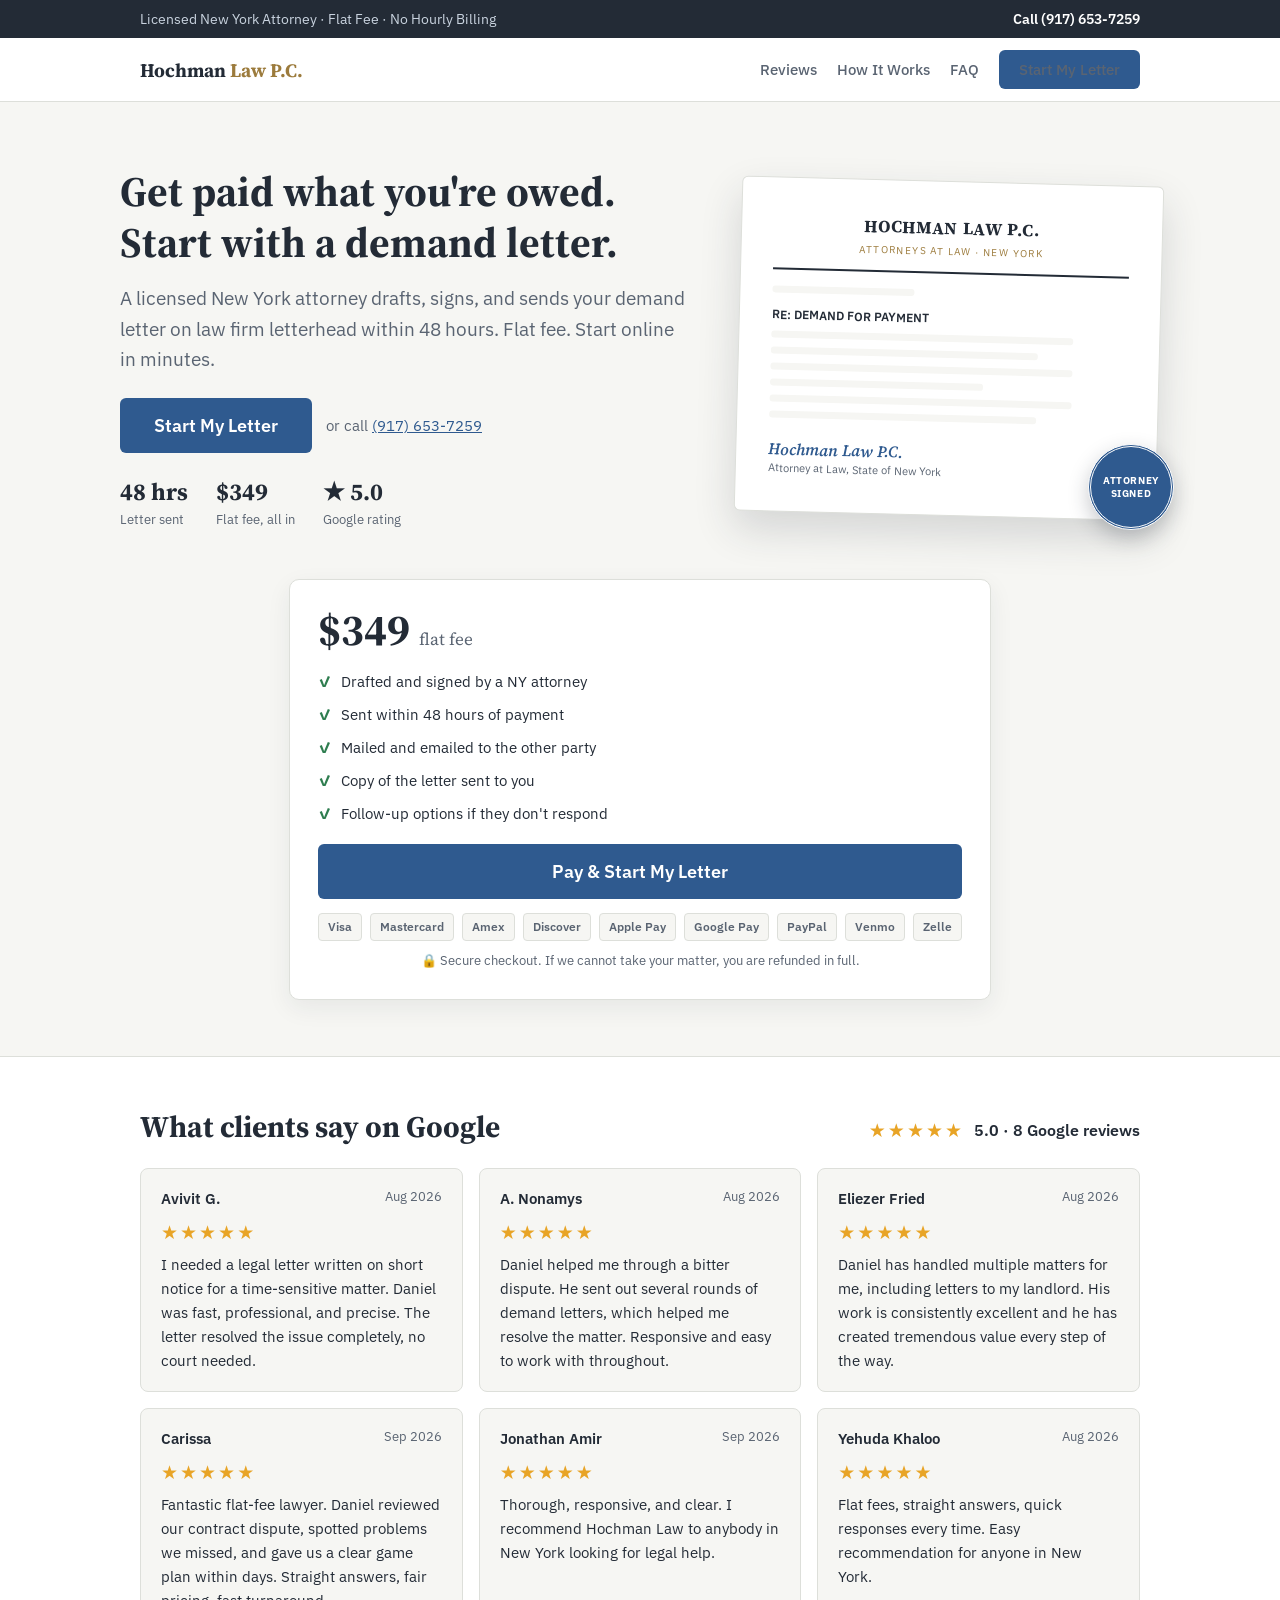
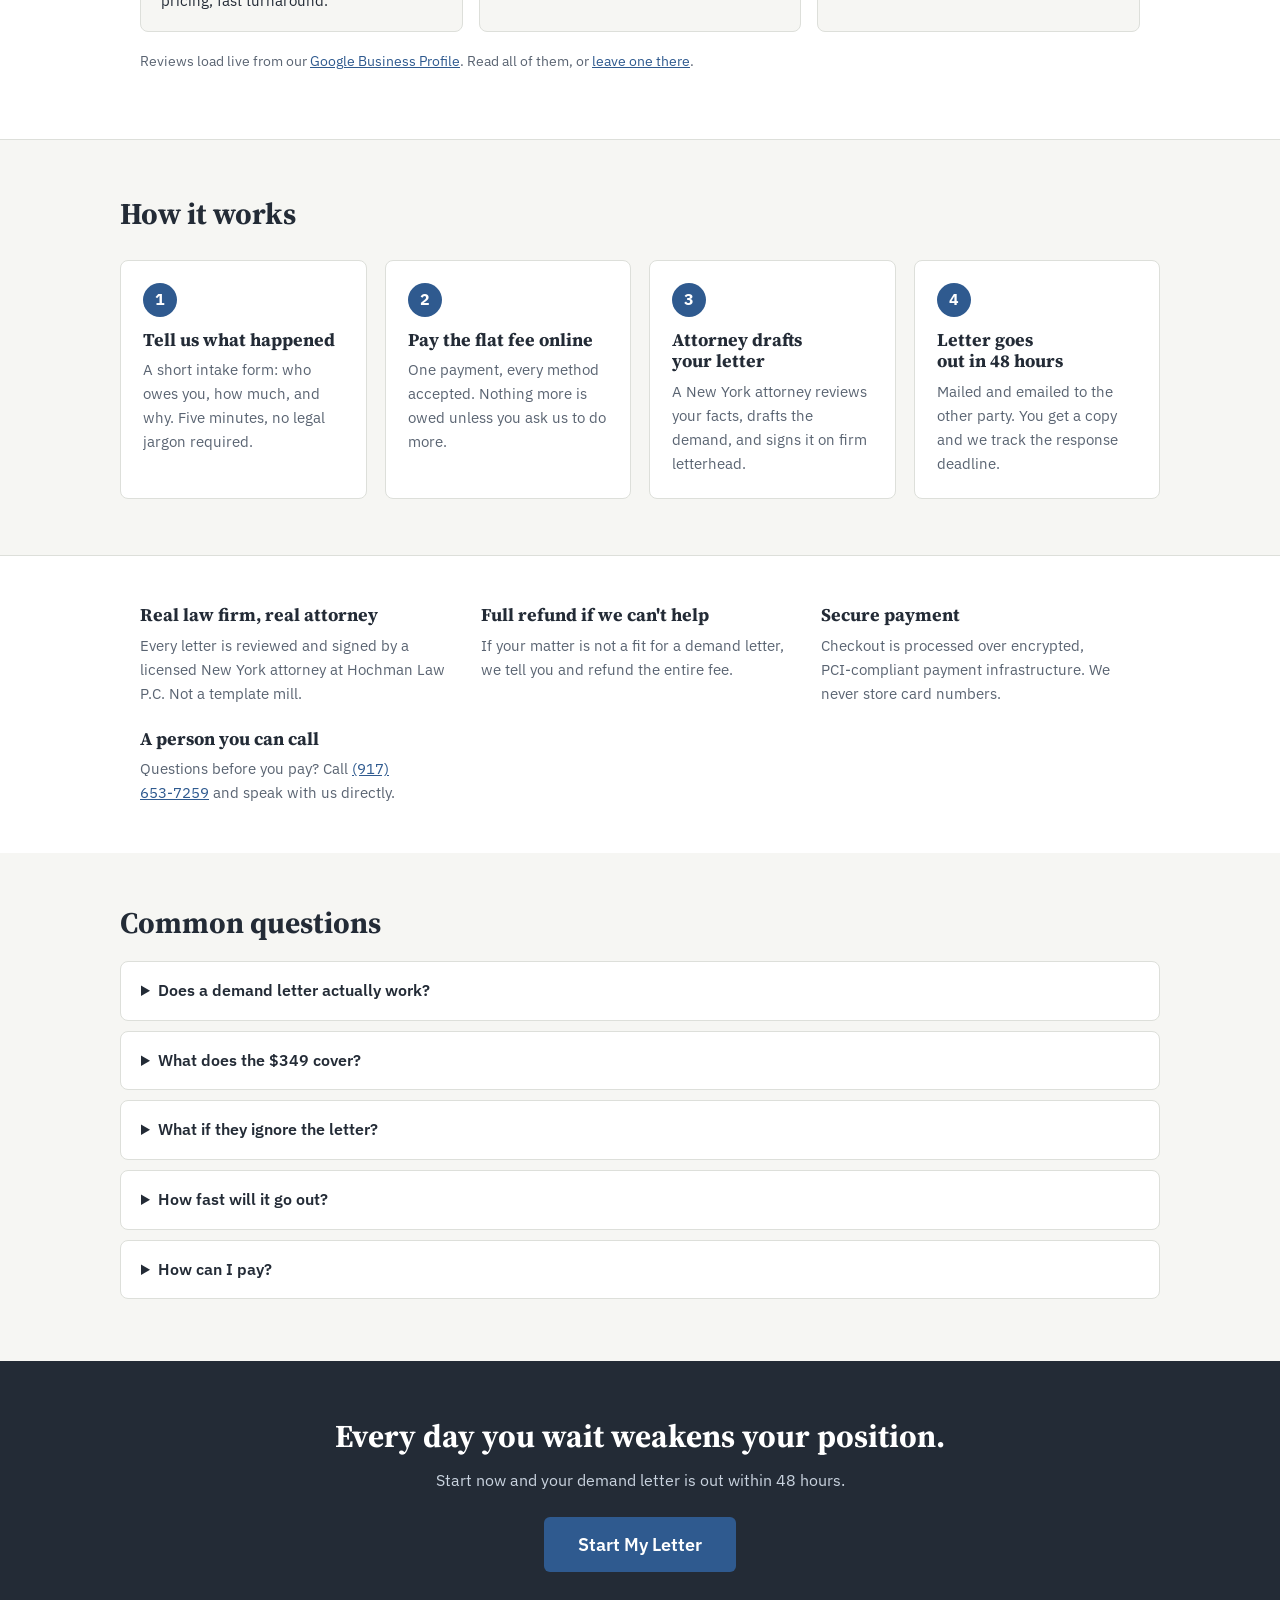
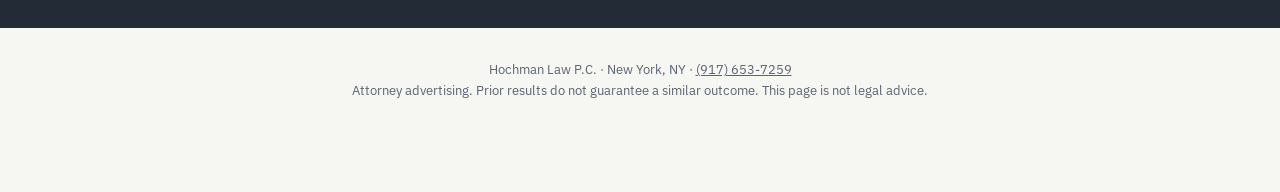
==== commit 1afe2202: "Set page thumbnail to letterhead card image Add og:image and twitter:image tags pointing to a render" ====
--- a/index.html
+++ b/index.html
@@ -3,279 +3,439 @@
 <head>
 <meta charset="utf-8">
 <meta name="viewport" content="width=device-width, initial-scale=1">
-<title>Hochman Law Group</title>
-<meta name="description" content="Demand letters, civil litigation, and contracts. Flat fees, clear scope, direct counsel.">
-<link rel="stylesheet" href="https://fonts.googleapis.com/css2?family=Source+Serif+4:opsz,wght@8..60,600;8..60,700&family=IBM+Plex+Sans:wght@400;500;600&display=swap">
+<title>NY Attorney Demand Letter | $349 Flat Fee, Sent in 48 Hours</title>
+<meta name="description" content="A licensed New York attorney drafts, signs, and sends your demand letter on law firm letterhead within 48 hours. $349 flat fee, pay online, full refund if we can't help. Start in minutes.">
+<link rel="canonical" href="https://demandletterny.com/">
+<meta property="og:type" content="website">
+<meta property="og:title" content="NY Attorney Demand Letter | $349 Flat Fee, Sent in 48 Hours">
+<meta property="og:description" content="A New York attorney drafts and sends your demand letter on law firm letterhead within 48 hours. Flat fee, pay online.">
+<meta property="og:url" content="https://demandletterny.com/">
+<meta property="og:image" content="https://demandletterny.com/images/og-letterhead.png">
+<meta property="og:image:width" content="1200">
+<meta property="og:image:height" content="630">
+<meta name="twitter:card" content="summary_large_image">
+<meta name="twitter:image" content="https://demandletterny.com/images/og-letterhead.png">
+<!-- Google Analytics 4: replace G-XXXXXXXXXX with the GA4 Measurement ID -->
+<script async src="https://www.googletagmanager.com/gtag/js?id=G-XXXXXXXXXX"></script>
+<script>
+  window.dataLayer = window.dataLayer || [];
+  function gtag(){dataLayer.push(arguments);}
+  gtag('js', new Date());
+  gtag('config', 'G-XXXXXXXXXX');
+</script>
+<link rel="stylesheet" href="https://fonts.googleapis.com/css2?family=Source+Serif+4:opsz,wght@8..60,600;8..60,700&family=IBM+Plex+Sans:wght@400;500;600;700&display=swap">
 <style>
 :root{
   --paper:#F6F6F3; --card:#FFFFFF; --ink:#232B36; --muted:#5A6472;
   --line:#DDDFDA; --accent:#2F5A8F; --accent-dark:#24476F; --accent-ink:#FFFFFF;
-  --brass:#9C7B3C; --wash:#EAEEF3;
-}
-*{box-sizing:border-box;margin:0}
+  --brass:#9C7B3C; --good:#2E7D4F; --star:#E8A426;
+}
+*{box-sizing:border-box}
 html{scroll-behavior:smooth}
-body{background:var(--card);color:var(--ink);font:16px/1.6 "IBM Plex Sans",system-ui,sans-serif}
-img,svg{max-width:100%;display:block}
-.wrap{max-width:1080px;margin:0 auto;padding:0 24px}
+body{margin:0;background:var(--paper);color:var(--ink);font:16px/1.6 "IBM Plex Sans",system-ui,sans-serif}
+.wrap{max-width:1040px;margin:0 auto;padding:0 20px}
 h1,h2,h3{font-family:"Source Serif 4",Georgia,serif;line-height:1.2;text-wrap:balance}
 a{color:var(--accent)}
 
-/* header */
-.top{border-bottom:1px solid var(--line);background:var(--card);position:sticky;top:0;z-index:5}
-.top .wrap{display:flex;align-items:center;justify-content:space-between;gap:16px;padding:14px 24px}
-.logo{font:600 15px/1 "IBM Plex Sans",sans-serif;letter-spacing:.1em;text-transform:uppercase;color:var(--ink);text-decoration:none}
-.logo b{color:var(--brass);font-weight:600}
-nav{display:flex;align-items:center;gap:22px}
-nav a{color:var(--muted);text-decoration:none;font-size:14px;font-weight:500}
-nav a:hover{color:var(--ink)}
-.btn{display:inline-block;background:var(--accent);color:var(--accent-ink);border:none;border-radius:4px;padding:10px 20px;font:600 15px "IBM Plex Sans",sans-serif;text-decoration:none;cursor:pointer}
+/* Top bar: phone always visible */
+.topbar{background:var(--ink);color:#fff;font-size:14px}
+.topbar .wrap{display:flex;justify-content:space-between;align-items:center;padding:8px 20px;gap:12px;flex-wrap:wrap}
+.topbar a{color:#fff;font-weight:600;text-decoration:none}
+.topbar .badge{color:#C9D3DF}
+
+nav{background:var(--card);border-bottom:1px solid var(--line);position:sticky;top:0;z-index:50}
+nav .wrap{display:flex;align-items:center;justify-content:space-between;padding:12px 20px;gap:16px}
+.brand{font-family:"Source Serif 4",Georgia,serif;font-weight:700;font-size:19px;text-decoration:none;color:var(--ink)}
+.brand span{color:var(--brass)}
+.navlinks{display:flex;gap:20px;align-items:center;font-size:15px}
+.navlinks a{text-decoration:none;color:var(--muted);font-weight:500}
+.btn{display:inline-block;background:var(--accent);color:var(--accent-ink);border:none;border-radius:6px;
+  padding:13px 26px;font:600 16px "IBM Plex Sans",sans-serif;text-decoration:none;cursor:pointer;text-align:center}
 .btn:hover{background:var(--accent-dark)}
-.btn.ghost{background:none;color:var(--accent);border:1px solid var(--accent)}
-.btn.ghost:hover{background:var(--wash)}
-
-/* hero */
-.hero{background:var(--paper);border-bottom:1px solid var(--line)}
-.hero .wrap{display:grid;grid-template-columns:1.1fr .9fr;gap:48px;align-items:center;padding:72px 24px}
-.hero h1{font-size:clamp(30px,4.5vw,44px);font-weight:700}
-.hero p{color:var(--muted);margin:16px 0 28px;max-width:46ch}
-.hero .cta{display:flex;gap:12px;flex-wrap:wrap}
-.kicker{font-size:12px;letter-spacing:.1em;text-transform:uppercase;color:var(--brass);font-weight:600;margin-bottom:12px}
-
-/* assurance strip */
-.strip{border-bottom:1px solid var(--line)}
-.strip .wrap{display:grid;grid-template-columns:repeat(3,1fr);gap:24px;padding:22px 24px}
-.strip div{font-size:14px;color:var(--muted);display:flex;align-items:center;gap:10px}
-.strip svg{flex:none}
-
-/* sections */
-section{padding:64px 0}
-.sechead{max-width:56ch;margin-bottom:36px}
-.sechead h2{font-size:clamp(24px,3vw,32px)}
-.sechead p{color:var(--muted);margin-top:10px}
-
-/* services */
-.grid{display:grid;grid-template-columns:repeat(auto-fit,minmax(240px,1fr));gap:16px}
-.svc{background:var(--card);border:1px solid var(--line);border-radius:6px;padding:24px;display:flex;flex-direction:column;gap:10px}
-.svc h3{font-size:19px}
-.svc p{color:var(--muted);font-size:14px;flex:1}
-.svc a{font-size:14px;font-weight:600;text-decoration:none}
-.svc a:hover{text-decoration:underline}
-.icon{width:44px;height:44px;border-radius:6px;background:var(--wash);display:grid;place-items:center}
-
-/* steps */
-.steps-bg{background:var(--paper);border-block:1px solid var(--line)}
-.steps{display:grid;grid-template-columns:repeat(3,1fr);gap:24px;counter-reset:step}
-.step{counter-increment:step}
-.step::before{content:counter(step);display:grid;place-items:center;width:36px;height:36px;border-radius:50%;background:var(--accent);color:var(--accent-ink);font:700 16px "Source Serif 4",Georgia,serif;margin-bottom:14px}
-.step h3{font-size:18px;margin-bottom:6px}
-.step p{color:var(--muted);font-size:14px}
-
-/* about */
-.about .wrap{display:grid;grid-template-columns:.9fr 1.1fr;gap:48px;align-items:center}
-.about ul{list-style:none;padding:0;margin-top:18px;display:grid;gap:10px}
-.about li{display:flex;gap:10px;color:var(--muted);font-size:15px}
-.about li svg{flex:none;margin-top:4px}
-
-/* cta band */
-.band{background:var(--accent);color:var(--accent-ink)}
-.band .wrap{display:flex;align-items:center;justify-content:space-between;gap:24px;padding:48px 24px;flex-wrap:wrap}
-.band h2{font-size:clamp(22px,3vw,30px)}
-.band p{opacity:.85;margin-top:6px}
-.band .btn{background:var(--card);color:var(--accent)}
-.band .btn:hover{background:var(--paper)}
-
-/* footer */
-footer{border-top:1px solid var(--line);background:var(--paper)}
-footer .wrap{padding:32px 24px;display:flex;justify-content:space-between;gap:24px;flex-wrap:wrap;font-size:13px;color:var(--muted)}
-footer .note{max-width:60ch}
-
-@media (max-width:760px){
-  nav a{display:none}
-  .hero .wrap,.about .wrap{grid-template-columns:1fr;padding-block:48px}
-  .hero-art{order:-1;max-width:420px}
-  .strip .wrap,.steps{grid-template-columns:1fr}
+.btn.big{padding:16px 34px;font-size:18px}
+.btn.nav{padding:10px 20px;font-size:15px}
+
+/* Hero */
+.hero{padding:64px 0 48px;display:grid;grid-template-columns:1.15fr .85fr;gap:48px;align-items:center}
+.hero h1{font-size:42px;margin:0 0 16px}
+.herostats{display:flex;gap:28px;margin-top:26px;flex-wrap:wrap}
+.herostats div b{display:block;font:700 24px/1.1 "Source Serif 4",Georgia,serif}
+.herostats div span{font-size:13px;color:var(--muted)}
+/* Letterhead document visual (no stock photos) */
+.docwrap{position:relative;perspective:900px}
+.doc{background:#fff;border:1px solid var(--line);border-radius:6px;padding:34px 32px;box-shadow:0 18px 40px rgba(35,43,54,.16);transform:rotate(1.5deg)}
+.doc .lh{text-align:center;border-bottom:2px solid var(--ink);padding-bottom:12px;margin-bottom:16px}
+.doc .lh b{font:700 17px "Source Serif 4",Georgia,serif;letter-spacing:.04em}
+.doc .lh i{display:block;font-style:normal;font-size:10px;letter-spacing:.14em;color:var(--brass);text-transform:uppercase;margin-top:2px}
+.doc .line{height:7px;background:var(--paper);border-radius:3px;margin:9px 0}
+.doc .line.w60{width:60%}.doc .line.w85{width:85%}.doc .line.w75{width:75%}.doc .line.w40{width:40%}
+.doc .re{font:600 12px "IBM Plex Sans",sans-serif;color:var(--ink);margin:14px 0 4px}
+.doc .sig{margin-top:20px;font:600 16px "Source Serif 4",Georgia,serif;font-style:italic;color:var(--accent)}
+.doc .sigline{font-size:11px;color:var(--muted)}
+.docseal{position:absolute;right:-14px;bottom:-14px;width:86px;height:86px;border-radius:50%;background:var(--accent);color:#fff;
+  display:grid;place-items:center;text-align:center;font:700 10px/1.3 "IBM Plex Sans",sans-serif;letter-spacing:.06em;
+  text-transform:uppercase;box-shadow:0 8px 20px rgba(35,43,54,.25);border:3px double #fff}
+.hero .sub{font-size:19px;color:var(--muted);margin:0 0 24px;max-width:52ch}
+.hero .cta-row{display:flex;gap:14px;align-items:center;flex-wrap:wrap}
+.hero .alt{font-size:15px;color:var(--muted)}
+.assure{display:flex;gap:18px;flex-wrap:wrap;margin-top:22px;font-size:14px;color:var(--muted)}
+.assure b{color:var(--ink)}
+.pricecard{background:var(--card);border:1px solid var(--line);border-radius:10px;padding:28px;box-shadow:0 8px 24px rgba(35,43,54,.07)}
+.pricecard .amt{font:700 44px/1 "Source Serif 4",Georgia,serif}
+.pricecard .amt small{font-size:17px;color:var(--muted);font-weight:400}
+.pricecard ul{list-style:none;padding:0;margin:18px 0;display:grid;gap:9px;font-size:15px}
+.pricecard li::before{content:"✓";color:var(--good);font-weight:700;margin-right:9px}
+.pricecard .btn{width:100%}
+.paylogos{display:flex;gap:8px;flex-wrap:wrap;justify-content:center;margin-top:14px}
+.paylogos span{border:1px solid var(--line);border-radius:4px;padding:3px 9px;font-size:12px;font-weight:600;color:var(--muted);background:var(--paper)}
+.secure{text-align:center;font-size:13px;color:var(--muted);margin:10px 0 0}
+
+/* Reviews */
+.reviews{background:var(--card);border-top:1px solid var(--line);border-bottom:1px solid var(--line);padding:52px 0}
+.revhead{display:flex;align-items:baseline;justify-content:space-between;gap:16px;flex-wrap:wrap;margin-bottom:22px}
+.revhead h2{margin:0;font-size:30px}
+.rating{display:flex;align-items:center;gap:10px;font-weight:600}
+.stars{color:var(--star);letter-spacing:2px;font-size:19px}
+.revgrid{display:grid;grid-template-columns:repeat(auto-fit,minmax(280px,1fr));gap:16px}
+.rev{background:var(--paper);border:1px solid var(--line);border-radius:8px;padding:18px 20px;font-size:15px}
+.rev .who{display:flex;justify-content:space-between;gap:10px;font-weight:600;margin-bottom:6px}
+.rev .when{color:var(--muted);font-weight:400;font-size:13px}
+.rev p{margin:6px 0 0;color:var(--ink)}
+.gsource{margin-top:18px;font-size:14px;color:var(--muted)}
+
+/* How it works */
+.how{padding:56px 0}
+.how h2{font-size:30px;margin:0 0 28px}
+.steps{display:grid;grid-template-columns:repeat(auto-fit,minmax(220px,1fr));gap:18px;counter-reset:step}
+.step{background:var(--card);border:1px solid var(--line);border-radius:8px;padding:22px}
+.step::before{counter-increment:step;content:counter(step);display:inline-grid;place-items:center;width:34px;height:34px;
+  border-radius:50%;background:var(--accent);color:#fff;font-weight:700;margin-bottom:12px}
+.step h3{margin:0 0 8px;font-size:18px}
+.step p{margin:0;color:var(--muted);font-size:15px}
+
+/* Guarantee / trust */
+.trust{background:var(--card);border-top:1px solid var(--line);padding:48px 0}
+.trustgrid{display:grid;grid-template-columns:repeat(auto-fit,minmax(240px,1fr));gap:22px}
+.trust h3{margin:0 0 8px;font-size:18px}
+.trust p{margin:0;color:var(--muted);font-size:15px}
+
+/* FAQ */
+.faq{padding:52px 0}
+.faq h2{font-size:30px;margin:0 0 20px}
+details{background:var(--card);border:1px solid var(--line);border-radius:8px;padding:16px 20px;margin-bottom:10px}
+summary{font-weight:600;cursor:pointer}
+details p{color:var(--muted);margin:10px 0 0}
+
+/* Final CTA */
+.finalcta{background:var(--ink);color:#fff;text-align:center;padding:56px 20px}
+.finalcta h2{font-size:32px;margin:0 0 12px}
+.finalcta p{color:#C9D3DF;margin:0 0 24px}
+
+footer{padding:32px 20px 90px;font-size:13px;color:var(--muted);text-align:center}
+footer a{color:var(--muted)}
+
+/* Sticky mobile CTA: visible at all times */
+.stickycta{position:fixed;bottom:0;left:0;right:0;z-index:60;background:var(--card);border-top:1px solid var(--line);
+  padding:10px 16px;display:flex;gap:12px;align-items:center;justify-content:center;box-shadow:0 -6px 18px rgba(35,43,54,.08)}
+.stickycta .btn{flex:1;max-width:340px}
+.stickycta .call{font-weight:600;text-decoration:none;white-space:nowrap}
+
+@media (max-width:800px){
+  .hero{grid-template-columns:1fr;padding-top:36px}
+  .hero h1{font-size:32px}
+  .docwrap{max-width:360px;margin:0 auto}
+  .navlinks a:not(.btn){display:none}
+}
+@media (min-width:801px){
+  .stickycta{display:none}
 }
 </style>
 </head>
 <body>
 
-<header class="top">
+<div class="topbar">
   <div class="wrap">
-    <a class="logo" href="#"><b>Hochman</b> Law Group</a>
-    <nav>
-      <a href="#services">Services</a>
-      <a href="#process">How it works</a>
-      <a href="#about">About</a>
-      <a class="btn" href="#contact">Get started</a>
-    </nav>
-  </div>
-</header>
-
-<section class="hero">
+    <span class="badge">Licensed New York Attorney · Flat Fee · No Hourly Billing</span>
+    <a href="tel:+19176537259" id="phoneTop">Call (917) 653‑7259</a>
+  </div>
+</div>
+
+<nav>
   <div class="wrap">
+    <a class="brand" href="#top">Hochman <span>Law P.C.</span></a>
+    <div class="navlinks">
+      <a href="#reviews">Reviews</a>
+      <a href="#how">How It Works</a>
+      <a href="#faq">FAQ</a>
+      <a class="btn nav" href="#pricing" data-checkout>Start My Letter</a>
+    </div>
+  </div>
+</nav>
+
+<div class="wrap hero" id="top">
+  <div>
+    <h1>Get paid what you're owed. Start with a demand letter.</h1>
+    <p class="sub">A licensed New York attorney drafts, signs, and sends your demand letter on law firm letterhead within 48 hours. Flat fee. Start online in minutes.</p>
+    <div class="cta-row">
+      <a class="btn big" href="#pricing" data-checkout>Start My Letter</a>
+      <span class="alt">or call <a href="tel:+19176537259">(917) 653‑7259</a></span>
+    </div>
+    <div class="herostats">
+      <div><b>48 hrs</b><span>Letter sent</span></div>
+      <div><b>$349</b><span>Flat fee, all in</span></div>
+      <div><b id="heroRating">★ 5.0</b><span>Google rating</span></div>
+    </div>
+  </div>
+
+  <div class="docwrap" aria-hidden="true">
+    <div class="doc">
+      <div class="lh"><b>HOCHMAN LAW P.C.</b><i>Attorneys at Law · New York</i></div>
+      <div class="line w40"></div>
+      <div class="re">RE: DEMAND FOR PAYMENT</div>
+      <div class="line w85"></div>
+      <div class="line w75"></div>
+      <div class="line w85"></div>
+      <div class="line w60"></div>
+      <div class="line w85"></div>
+      <div class="line w75"></div>
+      <div class="sig">Hochman Law P.C.</div>
+      <div class="sigline">Attorney at Law, State of New York</div>
+    </div>
+    <div class="docseal">Attorney<br>Signed</div>
+  </div>
+</div>
+
+<div class="wrap" style="display:grid;justify-content:center;padding-bottom:56px">
+  <div class="pricecard" id="pricing" style="min-width:min(440px,100%)">
+    <div class="amt">$349 <small>flat fee</small></div>
+    <ul>
+      <li>Drafted and signed by a NY attorney</li>
+      <li>Sent within 48 hours of payment</li>
+      <li>Mailed and emailed to the other party</li>
+      <li>Copy of the letter sent to you</li>
+      <li>Follow‑up options if they don't respond</li>
+    </ul>
+    <a class="btn big" href="#" data-checkout>Pay &amp; Start My Letter</a>
+    <div class="paylogos" aria-label="Accepted payment methods">
+      <span>Visa</span><span>Mastercard</span><span>Amex</span><span>Discover</span>
+      <span>Apple Pay</span><span>Google Pay</span><span>PayPal</span><span>Venmo</span><span>Zelle</span>
+    </div>
+    <p class="secure">🔒 Secure checkout. If we cannot take your matter, you are refunded in full.</p>
+  </div>
+</div>
+
+<section class="reviews" id="reviews">
+  <div class="wrap">
+    <div class="revhead">
+      <h2>What clients say on Google</h2>
+      <div class="rating" id="ratingLine">
+        <span class="stars" id="ratingStars">★★★★★</span>
+        <span id="ratingText">5.0 · 8 Google reviews</span>
+      </div>
+    </div>
+    <div class="revgrid" id="revGrid">
+      <div class="rev">
+        <div class="who"><span>Avivit G.</span> <span class="when">Aug 2026</span></div>
+        <span class="stars">★★★★★</span>
+        <p>I needed a legal letter written on short notice for a time-sensitive matter. Daniel was fast, professional, and precise. The letter resolved the issue completely, no court needed.</p>
+      </div>
+      <div class="rev">
+        <div class="who"><span>A. Nonamys</span> <span class="when">Aug 2026</span></div>
+        <span class="stars">★★★★★</span>
+        <p>Daniel helped me through a bitter dispute. He sent out several rounds of demand letters, which helped me resolve the matter. Responsive and easy to work with throughout.</p>
+      </div>
+      <div class="rev">
+        <div class="who"><span>Eliezer Fried</span> <span class="when">Aug 2026</span></div>
+        <span class="stars">★★★★★</span>
+        <p>Daniel has handled multiple matters for me, including letters to my landlord. His work is consistently excellent and he has created tremendous value every step of the way.</p>
+      </div>
+      <div class="rev">
+        <div class="who"><span>Carissa</span> <span class="when">Sep 2026</span></div>
+        <span class="stars">★★★★★</span>
+        <p>Fantastic flat-fee lawyer. Daniel reviewed our contract dispute, spotted problems we missed, and gave us a clear game plan within days. Straight answers, fair pricing, fast turnaround.</p>
+      </div>
+      <div class="rev">
+        <div class="who"><span>Jonathan Amir</span> <span class="when">Sep 2026</span></div>
+        <span class="stars">★★★★★</span>
+        <p>Thorough, responsive, and clear. I recommend Hochman Law to anybody in New York looking for legal help.</p>
+      </div>
+      <div class="rev">
+        <div class="who"><span>Yehuda Khaloo</span> <span class="when">Aug 2026</span></div>
+        <span class="stars">★★★★★</span>
+        <p>Flat fees, straight answers, quick responses every time. Easy recommendation for anyone in New York.</p>
+      </div>
+    </div>
+    <p class="gsource">Reviews load live from our <a id="gProfileLink" href="https://maps.google.com/maps?cid=5182036227590650496" target="_blank" rel="noopener">Google Business Profile</a>. Read all of them, or <a href="https://search.google.com/local/writereview?placeid=ChIJOwouRw1ZwokRgPq-Tn5K6kc" target="_blank" rel="noopener">leave one there</a>.</p>
+  </div>
+</section>
+
+<section class="how wrap" id="how">
+  <h2>How it works</h2>
+  <div class="steps">
+    <div class="step">
+      <h3>Tell us what happened</h3>
+      <p>A short intake form: who owes you, how much, and why. Five minutes, no legal jargon required.</p>
+    </div>
+    <div class="step">
+      <h3>Pay the flat fee online</h3>
+      <p>One payment, every method accepted. Nothing more is owed unless you ask us to do more.</p>
+    </div>
+    <div class="step">
+      <h3>Attorney drafts your letter</h3>
+      <p>A New York attorney reviews your facts, drafts the demand, and signs it on firm letterhead.</p>
+    </div>
+    <div class="step">
+      <h3>Letter goes out in 48 hours</h3>
+      <p>Mailed and emailed to the other party. You get a copy and we track the response deadline.</p>
+    </div>
+  </div>
+</section>
+
+<section class="trust">
+  <div class="wrap trustgrid">
     <div>
-      <div class="kicker">Counsel without the runaround</div>
-      <h1>Legal work with a clear scope and a fixed price.</h1>
-      <p>Demand letters, civil litigation, and contracts, handled directly by your attorney. You know the fee and the timeline before we begin.</p>
-      <div class="cta">
-        <a class="btn" href="#contact">Get started</a>
-        <a class="btn ghost" href="#services">See services</a>
-      </div>
-    </div>
-    <svg class="hero-art" viewBox="0 0 460 360" role="img" aria-label="Illustration of a demand letter beside the scales of justice">
-      <rect x="0" y="0" width="460" height="360" rx="10" fill="#EAEEF3"/>
-      <!-- letter -->
-      <g transform="translate(60 60)">
-        <rect x="6" y="10" width="180" height="240" rx="4" fill="#D9DFE7"/>
-        <rect x="0" y="0" width="180" height="240" rx="4" fill="#FFFFFF" stroke="#DDDFDA"/>
-        <rect x="20" y="26" width="80" height="10" rx="2" fill="#2F5A8F"/>
-        <rect x="20" y="52" width="140" height="6" rx="2" fill="#C7CDD6"/>
-        <rect x="20" y="68" width="140" height="6" rx="2" fill="#C7CDD6"/>
-        <rect x="20" y="84" width="112" height="6" rx="2" fill="#C7CDD6"/>
-        <rect x="20" y="110" width="140" height="6" rx="2" fill="#C7CDD6"/>
-        <rect x="20" y="126" width="140" height="6" rx="2" fill="#C7CDD6"/>
-        <rect x="20" y="142" width="96" height="6" rx="2" fill="#C7CDD6"/>
-        <rect x="20" y="176" width="64" height="8" rx="2" fill="#9C7B3C"/>
-        <path d="M20 208 q14 -14 28 0 t28 0 t20 -4" fill="none" stroke="#2F5A8F" stroke-width="2.5" stroke-linecap="round"/>
-      </g>
-      <!-- scales -->
-      <g transform="translate(300 70)" stroke="#232B36" stroke-width="5" stroke-linecap="round" fill="none">
-        <line x1="60" y1="10" x2="60" y2="180"/>
-        <line x1="0" y1="34" x2="120" y2="34"/>
-        <circle cx="60" cy="10" r="7" fill="#9C7B3C" stroke="none"/>
-        <line x1="30" y1="190" x2="90" y2="190"/>
-        <g stroke-width="3">
-          <line x1="0" y1="34" x2="-16" y2="82"/><line x1="0" y1="34" x2="16" y2="82"/>
-          <path d="M-24 82 a24 24 0 0 0 48 0 z" fill="#2F5A8F" stroke="none"/>
-          <line x1="120" y1="34" x2="104" y2="82"/><line x1="120" y1="34" x2="136" y2="82"/>
-          <path d="M96 82 a24 24 0 0 0 48 0 z" fill="#2F5A8F" stroke="none"/>
-        </g>
-      </g>
-    </svg>
+      <h3>Real law firm, real attorney</h3>
+      <p>Every letter is reviewed and signed by a licensed New York attorney at Hochman Law P.C. Not a template mill.</p>
+    </div>
+    <div>
+      <h3>Full refund if we can't help</h3>
+      <p>If your matter is not a fit for a demand letter, we tell you and refund the entire fee.</p>
+    </div>
+    <div>
+      <h3>Secure payment</h3>
+      <p>Checkout is processed over encrypted, PCI‑compliant payment infrastructure. We never store card numbers.</p>
+    </div>
+    <div>
+      <h3>A person you can call</h3>
+      <p>Questions before you pay? Call <a href="tel:+19176537259">(917) 653‑7259</a> and speak with us directly.</p>
+    </div>
   </div>
 </section>
 
-<div class="strip">
-  <div class="wrap">
-    <div>
-      <svg width="18" height="18" viewBox="0 0 20 20" fill="none" stroke="#2E7D4F" stroke-width="2" stroke-linecap="round"><path d="M3 10.5 8 15 17 5"/></svg>
-      Flat fees quoted up front
-    </div>
-    <div>
-      <svg width="18" height="18" viewBox="0 0 20 20" fill="none" stroke="#2E7D4F" stroke-width="2" stroke-linecap="round"><path d="M3 10.5 8 15 17 5"/></svg>
-      One attorney, start to finish
-    </div>
-    <div>
-      <svg width="18" height="18" viewBox="0 0 20 20" fill="none" stroke="#2E7D4F" stroke-width="2" stroke-linecap="round"><path d="M3 10.5 8 15 17 5"/></svg>
-      Deadlines set in writing
-    </div>
-  </div>
+<section class="faq wrap" id="faq">
+  <h2>Common questions</h2>
+  <details>
+    <summary>Does a demand letter actually work?</summary>
+    <p>Often, yes. A letter from a law firm signals you are prepared to sue, which is usually the moment the other side starts negotiating. Many disputes resolve at this stage without litigation.</p>
+  </details>
+  <details>
+    <summary>What does the $349 cover?</summary>
+    <p>Intake review, attorney drafting, the signed letter on firm letterhead, and delivery by mail and email. There are no hourly charges and no hidden fees.</p>
+  </details>
+  <details>
+    <summary>What if they ignore the letter?</summary>
+    <p>We follow up with you at the deadline and lay out your options, including a final notice or filing suit. You decide; nothing further is charged without your approval.</p>
+  </details>
+  <details>
+    <summary>How fast will it go out?</summary>
+    <p>Within 48 hours of payment and a completed intake, sooner in most cases.</p>
+  </details>
+  <details>
+    <summary>How can I pay?</summary>
+    <p>Visa, Mastercard, Amex, Discover, Apple Pay, Google Pay, PayPal, Venmo, and Zelle. Checkout takes about a minute.</p>
+  </details>
+</section>
+
+<section class="finalcta">
+  <h2>Every day you wait weakens your position.</h2>
+  <p>Start now and your demand letter is out within 48 hours.</p>
+  <a class="btn big" href="#pricing" data-checkout>Start My Letter</a>
+</section>
+
+<footer>
+  Hochman Law P.C. · New York, NY · <a href="tel:+19176537259">(917) 653‑7259</a><br>
+  Attorney advertising. Prior results do not guarantee a similar outcome. This page is not legal advice.
+</footer>
+
+<div class="stickycta">
+  <a class="call" href="tel:+19176537259">📞 Call</a>
+  <a class="btn" href="#pricing" data-checkout>Start My Letter · $349</a>
 </div>
 
-<section id="services">
-  <div class="wrap">
-    <div class="sechead">
-      <h2>What we handle</h2>
-      <p>Focused services, each with a defined deliverable. If your matter needs something else, we will say so at the first call.</p>
-    </div>
-    <div class="grid">
-      <div class="svc">
-        <div class="icon">
-          <svg width="24" height="24" viewBox="0 0 24 24" fill="none" stroke="#2F5A8F" stroke-width="1.8" stroke-linecap="round"><path d="M4 3h12l4 4v14H4z"/><path d="M16 3v4h4"/><path d="M8 12h8M8 16h8M8 8h4"/></svg>
-        </div>
-        <h3>Demand letters</h3>
-        <p>A precise statement of your claim, the amount owed, and the deadline to respond, drafted to be taken seriously and to set up the next step.</p>
-        <a href="#contact">Start a demand &rsaquo;</a>
-      </div>
-      <div class="svc">
-        <div class="icon">
-          <svg width="24" height="24" viewBox="0 0 24 24" fill="none" stroke="#2F5A8F" stroke-width="1.8" stroke-linecap="round"><path d="M12 3v18M4 21h16M6 3h12"/><path d="M6 3 3 9h6zM18 3l-3 6h6z"/></svg>
-        </div>
-        <h3>Civil litigation</h3>
-        <p>Pleadings, motions, and trial practice for plaintiffs and defendants. Strategy first, filings second, and no motion without a purpose.</p>
-        <a href="#contact">Discuss your case &rsaquo;</a>
-      </div>
-      <div class="svc">
-        <div class="icon">
-          <svg width="24" height="24" viewBox="0 0 24 24" fill="none" stroke="#2F5A8F" stroke-width="1.8" stroke-linecap="round"><path d="M5 4h14v16H5z"/><path d="M9 9h6M9 13h6"/><path d="M12 17q2 -2 4 0" ></path></svg>
-        </div>
-        <h3>Contracts</h3>
-        <p>Drafting and review that flags what actually matters: payment terms, exits, and remedies, in plain language you can enforce.</p>
-        <a href="#contact">Send a contract &rsaquo;</a>
-      </div>
-    </div>
-  </div>
-</section>
-
-<section class="steps-bg" id="process">
-  <div class="wrap">
-    <div class="sechead">
-      <h2>How it works</h2>
-    </div>
-    <div class="steps">
-      <div class="step">
-        <h3>Tell us the facts</h3>
-        <p>A short intake call. You describe the dispute or the document; we tell you whether we can help and what it costs.</p>
-      </div>
-      <div class="step">
-        <h3>Approve the scope</h3>
-        <p>You receive the fee, the deliverable, and the deadline in writing. Nothing starts until you sign off.</p>
-      </div>
-      <div class="step">
-        <h3>We deliver</h3>
-        <p>The letter goes out, the contract comes back marked up, or the filing is made. You are copied on everything.</p>
-      </div>
-    </div>
-  </div>
-</section>
-
-<section class="about" id="about">
-  <div class="wrap">
-    <svg viewBox="0 0 400 300" role="img" aria-label="Illustration of a courthouse">
-      <rect width="400" height="300" rx="10" fill="#EAEEF3"/>
-      <g transform="translate(70 60)">
-        <path d="M0 60 130 8 260 60z" fill="#2F5A8F"/>
-        <rect x="10" y="66" width="240" height="12" fill="#232B36"/>
-        <g fill="#FFFFFF" stroke="#DDDFDA">
-          <rect x="26" y="84" width="26" height="90"/>
-          <rect x="76" y="84" width="26" height="90"/>
-          <rect x="126" y="84" width="26" height="90"/>
-          <rect x="176" y="84" width="26" height="90"/>
-          <rect x="212" y="84" width="26" height="90"/>
-        </g>
-        <rect x="0" y="176" width="260" height="14" fill="#232B36"/>
-        <circle cx="130" cy="42" r="10" fill="#9C7B3C"/>
-      </g>
-    </svg>
-    <div>
-      <div class="kicker">About the firm</div>
-      <h2>Small by design</h2>
-      <p style="color:var(--muted);margin-top:10px">Hochman Law Group keeps its caseload deliberately narrow so every matter gets the attorney's direct attention. No handoffs, no billing surprises, no boilerplate.</p>
-      <ul>
-        <li><svg width="16" height="16" viewBox="0 0 20 20" fill="none" stroke="#9C7B3C" stroke-width="2" stroke-linecap="round"><path d="M3 10.5 8 15 17 5"/></svg>Your calls and emails are answered by the attorney handling your matter.</li>
-        <li><svg width="16" height="16" viewBox="0 0 20 20" fill="none" stroke="#9C7B3C" stroke-width="2" stroke-linecap="round"><path d="M3 10.5 8 15 17 5"/></svg>Every engagement has a written scope before work begins.</li>
-        <li><svg width="16" height="16" viewBox="0 0 20 20" fill="none" stroke="#9C7B3C" stroke-width="2" stroke-linecap="round"><path d="M3 10.5 8 15 17 5"/></svg>If a matter is outside our practice, we say so and point you elsewhere.</li>
-      </ul>
-    </div>
-  </div>
-</section>
-
-<div class="band" id="contact">
-  <div class="wrap">
-    <div>
-      <h2>Tell us what happened.</h2>
-      <p>Email the firm and you will hear back within one business day.</p>
-    </div>
-    <a class="btn" href="mailto:contact@hochmanlawgroup.com">Email the firm</a>
-  </div>
-</div>
-
-<footer>
-  <div class="wrap">
-    <div>&copy; 2026 Hochman Law Group</div>
-    <div class="note">Attorney advertising. Prior results do not guarantee a similar outcome. Nothing on this site is legal advice, and contacting the firm does not create an attorney&#8209;client relationship.</div>
-  </div>
-</footer>
-
+<script type="application/ld+json" id="ldjson">
+{
+  "@context": "https://schema.org",
+  "@type": "LegalService",
+  "name": "Demand Letter NY by Hochman Law P.C.",
+  "url": "https://demandletterny.com/",
+  "telephone": "+19176537259",
+  "areaServed": "New York",
+  "priceRange": "$349",
+  "aggregateRating": {"@type": "AggregateRating", "ratingValue": "5.0", "reviewCount": "8"},
+  "address": {"@type": "PostalAddress", "addressRegion": "NY", "addressCountry": "US"}
+}
+</script>
+
+<script>
+/* ================= CONFIG — fill these three in ================= */
+const CHECKOUT_URL = "https://buy.stripe.com/fZu7sM3TY24q9ECeMn1oI2W";
+const GOOGLE_PLACES_API_KEY = ""; // Google Maps Platform key, restricted to this domain + Places API (New)
+const GOOGLE_PLACE_ID = "ChIJOwouRw1ZwokRgPq-Tn5K6kc";
+/* =============================================================== */
+
+// Route every CTA to checkout once CHECKOUT_URL is set
+if (CHECKOUT_URL) {
+  document.querySelectorAll("[data-checkout]").forEach(a => { a.href = CHECKOUT_URL; });
+}
+
+// GA4 events: checkout clicks, phone taps, FAQ opens
+document.querySelectorAll("[data-checkout]").forEach(a => {
+  a.addEventListener("click", () => gtag("event", "begin_checkout", {
+    currency: "USD", value: 349,
+    location: a.closest(".stickycta") ? "sticky_bar" : a.closest("nav") ? "nav" : a.closest(".finalcta") ? "final_cta" : a.closest(".pricecard") ? "price_card" : "hero"
+  }));
+});
+document.querySelectorAll('a[href^="tel:"]').forEach(a => {
+  a.addEventListener("click", () => gtag("event", "phone_call_click", {
+    location: a.closest(".stickycta") ? "sticky_bar" : a.closest(".topbar") ? "top_bar" : "body"
+  }));
+});
+document.querySelectorAll("details").forEach(d => {
+  d.addEventListener("toggle", () => {
+    if (d.open) gtag("event", "faq_open", {question: d.querySelector("summary")?.textContent?.trim() || ""});
+  });
+});
+
+// Dynamic Google reviews via Places API (New). No static screenshots.
+async function loadReviews(){
+  const grid = document.getElementById("revGrid");
+  if (!GOOGLE_PLACES_API_KEY || !GOOGLE_PLACE_ID){
+    return; // baked-in verified reviews already rendered
+  }
+  try {
+    const r = await fetch(`https://places.googleapis.com/v1/places/${GOOGLE_PLACE_ID}?fields=rating,userRatingCount,reviews,googleMapsUri`, {
+      headers: {"X-Goog-Api-Key": GOOGLE_PLACES_API_KEY}
+    });
+    if (!r.ok) throw new Error(r.status);
+    const p = await r.json();
+    if (p.googleMapsUri) document.getElementById("gProfileLink").href = p.googleMapsUri;
+    if (p.rating){
+      const line = document.getElementById("ratingLine");
+      line.hidden = false;
+      document.getElementById("ratingStars").textContent = "★★★★★".slice(0, Math.round(p.rating)) + "☆☆☆☆☆".slice(Math.round(p.rating));
+      document.getElementById("ratingText").textContent = `${p.rating.toFixed(1)} · ${p.userRatingCount} Google reviews`;
+      document.getElementById("heroRating").textContent = `★ ${p.rating.toFixed(1)}`;
+      // Live aggregate rating into structured data for rich snippets
+      const ld = JSON.parse(document.getElementById("ldjson").textContent);
+      ld.aggregateRating = {"@type":"AggregateRating","ratingValue":p.rating,"reviewCount":p.userRatingCount};
+      document.getElementById("ldjson").textContent = JSON.stringify(ld);
+    }
+    const esc = s => String(s ?? "").replace(/[&<>"']/g, c => ({"&":"&amp;","<":"&lt;",">":"&gt;",'"':"&quot;","'":"&#39;"}[c]));
+    const revs = (p.reviews || []).filter(v => v.rating >= 4).slice(0, 6);
+    if (revs.length){
+      grid.innerHTML = revs.map(v => `
+        <div class="rev">
+          <div class="who"><span>${esc(v.authorAttribution?.displayName || "Google user")}</span>
+            <span class="when">${esc(v.relativePublishTimeDescription || "")}</span></div>
+          <span class="stars">${"★".repeat(v.rating)}</span>
+          <p>${esc(v.text?.text || "")}</p>
+        </div>`).join("");
+    }
+  } catch(e){
+    /* keep baked-in reviews on fetch failure */
+  }
+}
+loadReviews();
+</script>
 </body>
 </html>
